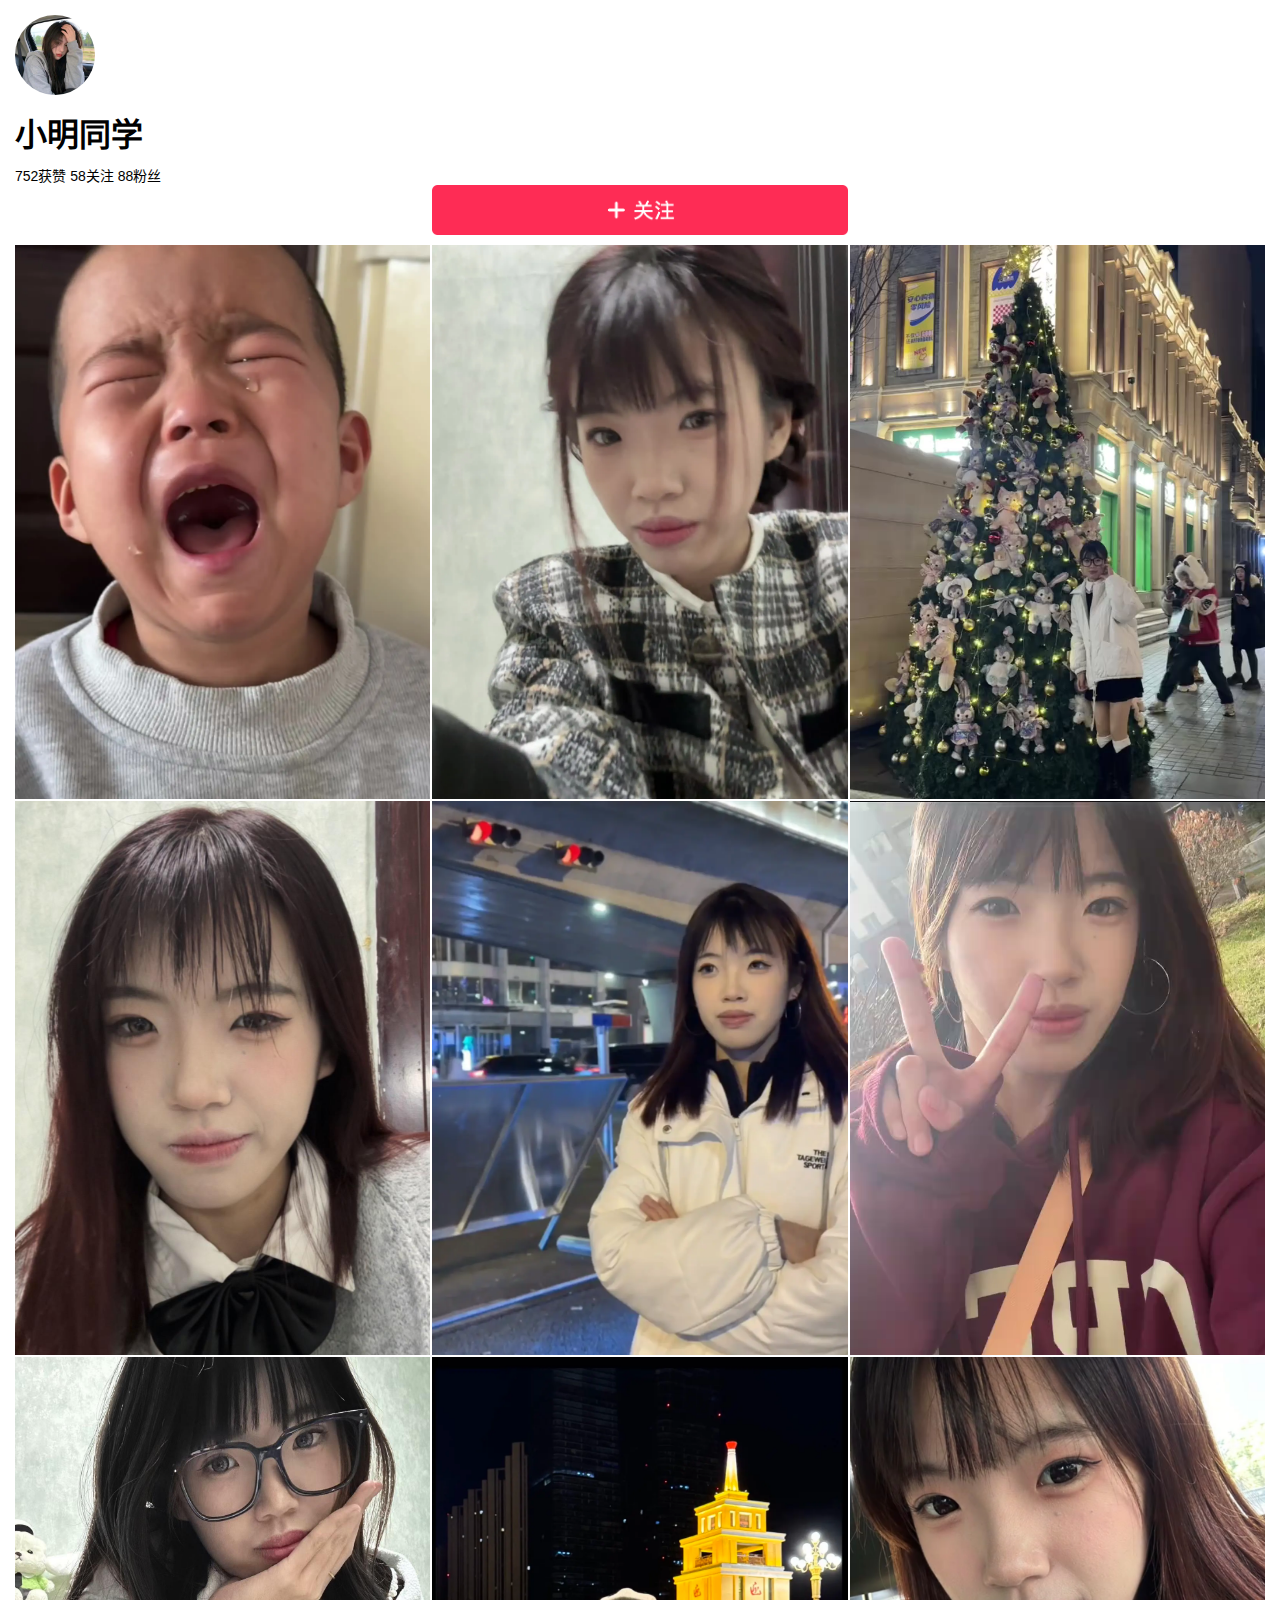
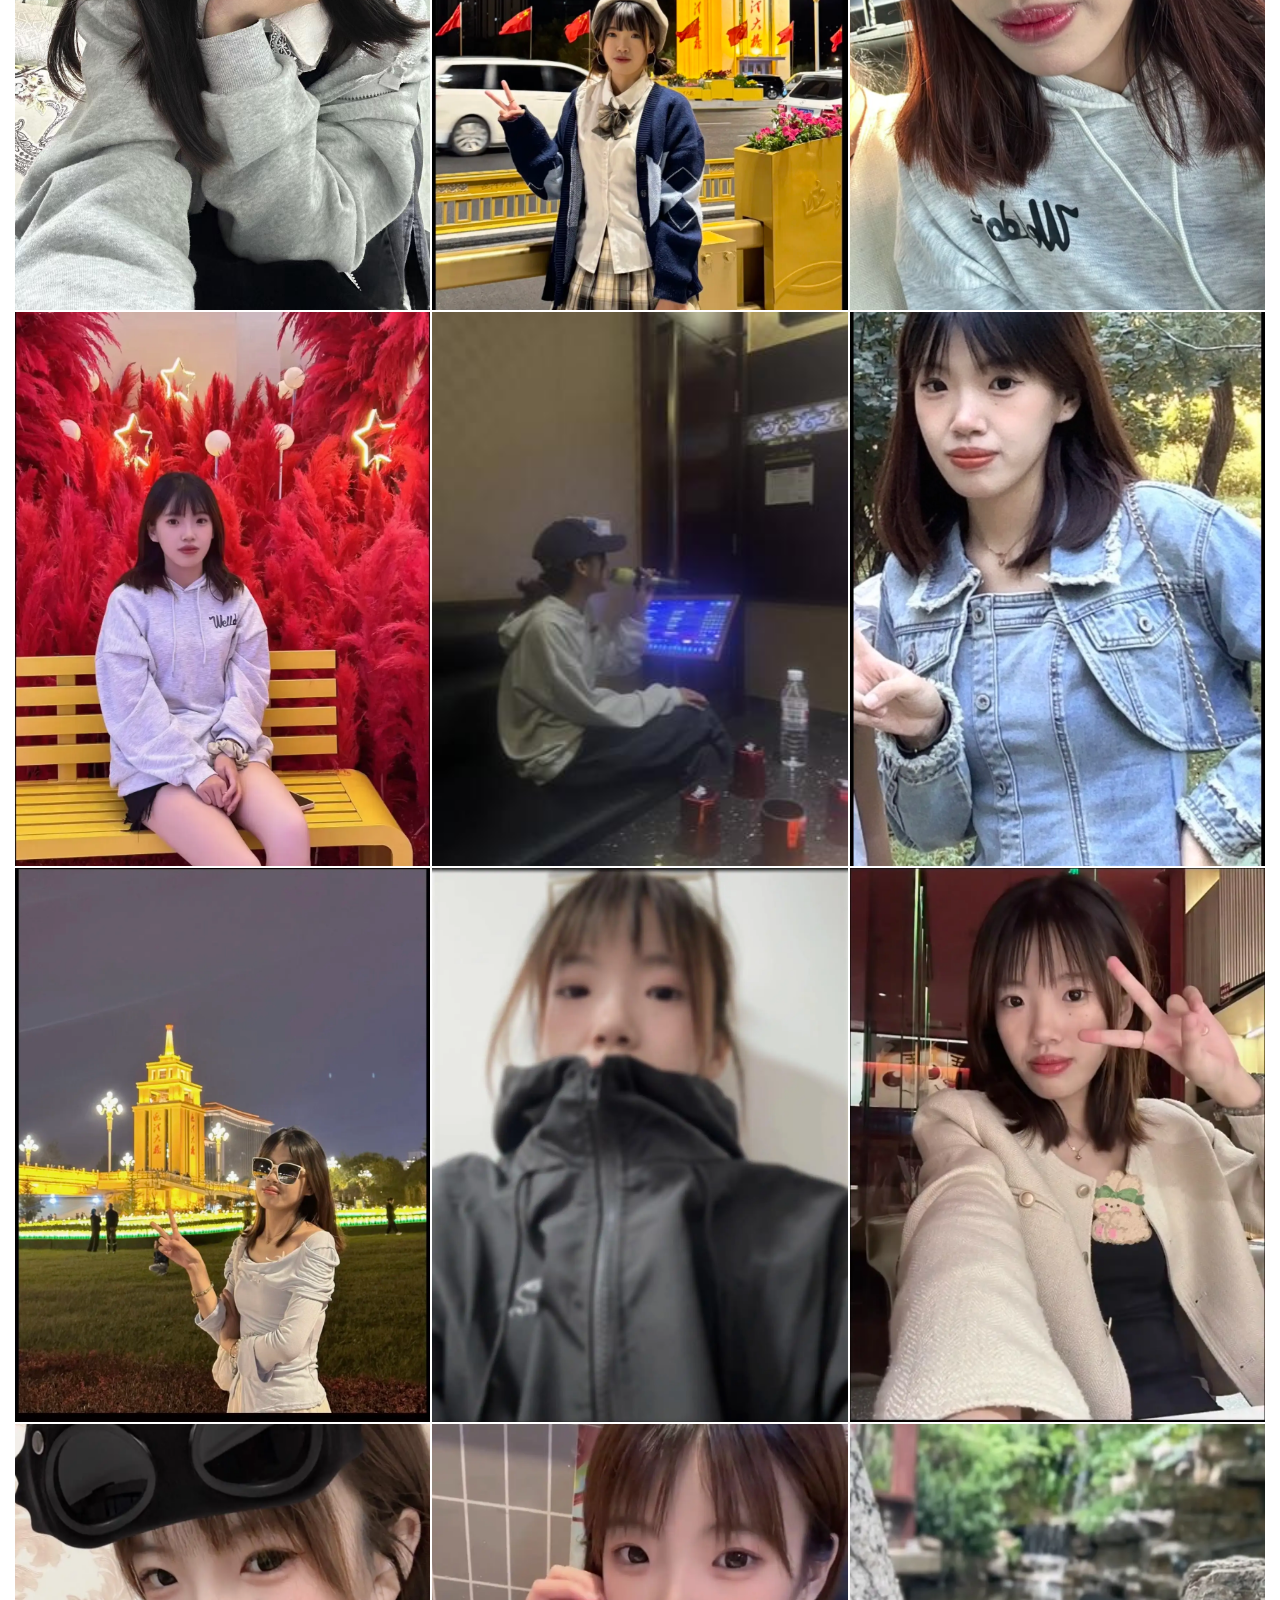
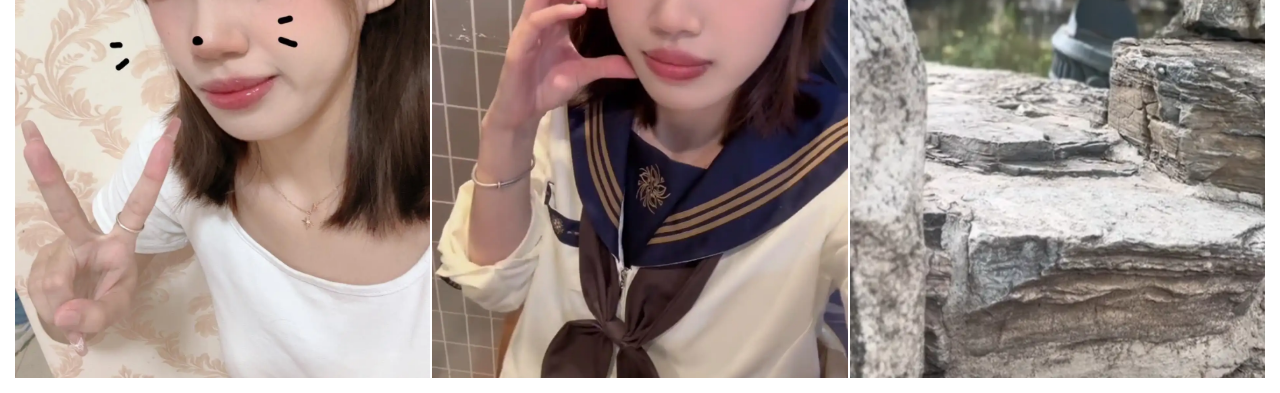
==== index.html @ cb860bb0 "Update index.html" ====
<!DOCTYPE html>
<html lang="zh-CN">
<head>
    <meta charset="UTF-8">
    <meta name="viewport" content="width=device-width, initial-scale=1.0, maximum-scale=1.0, user-scalable=no">
    <title>小明同学</title>
    <style>
        * {
            margin: 0;
            padding: 0;
            box-sizing: border-box;
            
        }

        body {
        overflow-y: auto; /* 允许垂直滚动 */
        font-family: Arial, sans-serif;
        background: #FFFFFF;
        min-height: 100vh; /* 确保内容不足时也能撑满屏幕 */
        }

        /* 主页样式 */
        .profile {
            position: relative;
            color: black;
            padding: 15px;
            touch-action: pan-y; /* 允许垂直滑动 */
        }

        .avatar {
            width: 80px;
            height: 80px;
            border-radius: 50%;
            margin-bottom: 10px;
        }

        .stats {
            font-size: 14px;
            margin: 10px 0;
        }
        
        .music-control {
        background: none;
        border: none;
        width: 90vw;
        height: 50px;
        cursor: pointer;
        display: block;
        margin: 0 auto; /* 水平居中 */
    }

    .music-control:hover {
        transform: scale(1);
    }
    .music-control img {
        width: 100%;  /* 让图片宽度填充整个 .music-control */
        height: auto; /* 保持图片比例 */
        display: block; /* 避免默认的行内空隙 */
        }

    .stats {
        position: relative; /* 确保音乐按钮能放在该位置 */
    }

        .grid {
            display: grid;
            grid-template-columns: repeat(3, 1fr);
            gap: 2px;
        }
        .grid img {
    width: 100%;
    height: 100%;
    object-fit: cover; /* 裁剪填充，不变形 */
      display: block;  /* 去掉默认的 img 间隙 */
}

        .thumbnail {
            aspect-ratio: 3/4;
            background: #FFFFFF;
            position: relative;
        }

        /* 文件夹样式 */
        .folder-container {
            position: fixed;
            top: 0;
            left: 0;
            width: 100vw;
            height: 100vh;
            display: none;
            background: #000; /* 新增黑色背景 */
            z-index: 1000; /* 确保在最上层 */
        }

        .folder {
            width: 100%;
            height: 100%;
            position: relative;
        }

        .carousel {
            display: flex;
            transition: transform 0.3s;
        }

        .media-item {
            flex: 0 0 100%;
            height: 100vh;
            display: flex;
            align-items: center;
            justify-content: center;
        }

        video, img {
            max-width: 100%;
            max-height: 100%;
            object-fit: contain;
        }

        .date {
            position: absolute;
            bottom: 20px;
            left: 20px;
            color: white;
            font-size: 14px;
            z-index: 1001;
        }

        .close-btn {
    position: absolute;
    top: 30px;
    right: 40px;
    width: 60px;  
    height: 60px;
    background-image: url('241226-t.jpg'); 
    background-size: cover;
    background-repeat: no-repeat;
    text-indent: -9999px; 
    border: none;
    cursor: pointer;
    z-index: 1001;
    border-radius: 50%; /* 添加这一行，使按钮呈圆形 */
}

    </style>
</head>
<body>
    <!-- 主页内容 -->
    <div class="profile">
        <img src="241226-t.jpg" class="avatar" alt="头像">
        <h1>小明同学</h1>
        <div class="stats">
            <span>752获赞</span>
            <span>58关注</span>
            <span>88粉丝</span><br>
            <button class="music-control" id="musicBtn">
            <img src="gz.png" alt="Play Music" id="playIcon" width="50" height="50">
        </button>
        </div>
        <audio id="bgMusic" loop>
        <source src="xht.mp3" type="audio/mpeg">
        您的浏览器不支持音频播放。
    </audio>
       
        <div class="grid">
            <div class="thumbnail" data-folder="1">
                <img src="250115-0.webp" class="thumb" alt="缩略图">
            </div>
            <div class="thumbnail" data-folder="2">
                <img src="250101-0.webp" class="thumb" alt="缩略图">
            </div>
            <div class="thumbnail" data-folder="3">
                <img src="241215-0.webp" class="thumb" alt="缩略图">
            </div>
            <div class="thumbnail" data-folder="4">
                <img src="241128-0.webp" class="thumb" alt="缩略图">
            </div>
            <div class="thumbnail" data-folder="5">
                <img src="241123-0.webp" class="thumb" alt="缩略图">
            </div>
            <div class="thumbnail" data-folder="6">
                <img src="241116-0.webp" class="thumb" alt="缩略图">
            </div>
            <div class="thumbnail" data-folder="7">
                <img src="241102-0.webp" class="thumb" alt="缩略图">
            </div>
            <div class="thumbnail" data-folder="8">
                <img src="241010-1-0.webp" class="thumb" alt="缩略图">
            </div>
            <div class="thumbnail" data-folder="9">
                <img src="241005-0.webp" class="thumb" alt="缩略图">
            </div>
            <div class="thumbnail" data-folder="10">
                <img src="241001-0.webp" class="thumb" alt="缩略图">
            </div>
            <div class="thumbnail" data-folder="11">
                <img src="240930-0.webp" class="thumb" alt="缩略图">
            </div>
            <div class="thumbnail" data-folder="12">
                <img src="240923-1-0.webp" class="thumb" alt="缩略图">
            </div>
            <div class="thumbnail" data-folder="13">
                <img src="240915-0.webp" class="thumb" alt="缩略图">
            </div>
            <div class="thumbnail" data-folder="14">
                <img src="240910-0.webp" class="thumb" alt="缩略图">
            </div>
            <div class="thumbnail" data-folder="15">
                <img src="240904-0.webp" class="thumb" alt="缩略图">
            </div>
            <div class="thumbnail" data-folder="16">
                <img src="240826-0.webp" class="thumb" alt="缩略图">
            </div>
            <div class="thumbnail" data-folder="17">
                <img src="240624-0.webp" class="thumb" alt="缩略图">
            </div>
            <div class="thumbnail" data-folder="18">
                <img src="240529-0.webp" class="thumb" alt="缩略图">
            </div>
        </div>
    </div>

    <!-- 文件夹模板 -->
    <template id="folderTemplate">
        <div class="folder-container">
            <div class="folder">
                <div class="carousel"></div>
                <div class="date"></div>
                <audio class="bgm"></audio>
                <div class="close-btn">close</div>
            </div>
        </div>
    </template>

<script>
const foldersData = {
    1: {
        bgm: "250115.mp3",
        media: ["250115-1.mp4", "250115-2.mp4"]
    },
    2: {
        bgm: "250101.mp3",
        media: ["250101-1.mp4", "250101-2.mp4", "250101-3.mp4", "250101-4.mp4"]
    },
    3: {
        bgm: "241215.mp3",
        media: ["241215-1.mp4", "241215-2.mp4", "241215-3.mp4", "241215-4.webp"]
    },
    4: {
        bgm: "241128.mp3",
        media: ["241128-1.png"]
    },
    5: {
        bgm: "241123.mp3",
        media: ["241123-1.mp4", "241123-2.mp4", "241123-3.png"]
    },
    6: {
        bgm: "241116.mp3",
        media: ["241116-1.mp4"]
    },
    7: {
        bgm: "241102.mp3",
        media: ["241102-1.jpeg", "241102-2.jpeg", "241102-3.jpeg"]
    },
    8: {
        bgm: "241010.mp3",
        media: ["241010-1-0.webp", "241010-2.webp"]
    },
    9: {
        bgm: "241005.mp3",
        media: ["241005-1.mp4"]
    },
    10: {
        bgm: "241001.mp3",
        media: ["241001-1.webp","241001-2.webp","241001-3.webp","241001-4.webp","241001-5.webp"]
    },
    11: {
        bgm: "240930.mp3",
        media: ["240930-1.mp4"]
    },
    12: {
        bgm: "240923.mp3",
        media: ["240923-1-0.webp"]
    },
    13: {
        bgm: "240915.mp3",
        media: ["240915-1.webp", "240915-2.webp"]
    },
    14: {
        bgm: "240910.mp3",
        media: ["240910-1.jpg", "240910-2.jpg"]
    },
    15: {
        bgm: "240904.mp3",
        media: ["240904-1.mp4"]
    },
    16: {
        bgm: "240826.mp3",
        media: ["240826-1.jpg"]
    },
    17: {
        bgm: "240624.mp3",
        media: ["240624-1.mp4"]
    },
    18: {
        bgm: "240529.mp3",
        media: ["240529-1.mp4"]
    }
    
};

let currentFolder = null;
let startX, startY;
let currentIndex = 0;

// 初始化缩略图
document.querySelectorAll('.thumbnail').forEach((thumb, index) => {
    const folderData = foldersData[index+1];
    if(folderData) {
        const firstMedia = folderData.media[0];
        thumb.style.backgroundImage = `url('${getThumbnail(firstMedia)}')`;
        thumb.style.backgroundSize = 'cover';
    }
});

// 点击缩略图打开文件夹
document.querySelectorAll('.thumbnail').forEach(thumb => {
    thumb.addEventListener('click', () => {
        const folderId = thumb.dataset.folder;
        openFolder(folderId);
    });
});

     // 新增背景音乐控制逻辑
        const musicBtn = document.getElementById('musicBtn');
        const bgMusic = document.getElementById('bgMusic');
        const playIcon = document.getElementById('playIcon');

        // 初始化音乐状态
        let isMusicPlaying = false;

        // 点击按钮控制音乐播放/暂停
        musicBtn.addEventListener('click', () => {
            if (isMusicPlaying) {
                bgMusic.pause();
                playIcon.src = 'gz.png';  // 切换为播放图标
            } else {
                bgMusic.play();
                playIcon.src = 'ygz.png';  // 切换为暂停图标
            }
            isMusicPlaying = !isMusicPlaying;
        });

        // 自动播放音乐（需用户交互后触发）
        document.addEventListener('pointerdown', () => {
    if (!isMusicPlaying) {
        bgMusic.play().then(() => {
            playIcon.src = 'ygz.png';
            isMusicPlaying = true;
        }).catch(err => {
            console.warn('音乐播放失败:', err);
        });
    }
}, { once: true });

function openFolder(folderId) {
    const data = foldersData[folderId];
    const template = document.getElementById('folderTemplate');
    const clone = template.content.cloneNode(true);
    const container = clone.querySelector('.folder-container');
    
    // 设置背景音乐
    const bgm = container.querySelector('.bgm');
    bgm.src = data.bgm;
    bgm.loop = true;

    // 设置日期
    const dateStr = data.bgm.replace(/(\d{4})(\d{2})(\d{2}).*/, '$1年$2月$3日');
    container.querySelector('.date').textContent = dateStr;

    // 添加媒体内容
    const carousel = container.querySelector('.carousel');
    data.media.forEach(file => {
        const item = document.createElement('div');
        item.className = 'media-item';
        if(file.endsWith('.mp4')) {
            const video = document.createElement('video');
            video.loop = true;
            video.innerHTML = `<source src="${file}" type="video/mp4">`;
            video.addEventListener('loadeddata', () => {
                video.volume = 1;
                if(currentIndex === 0) video.play();
            });
            item.appendChild(video);
        } else {
            const img = document.createElement('img');
            img.src = file;
            item.appendChild(img);
        }
        carousel.appendChild(item);
    });

    // 添加到页面并显示
    document.body.appendChild(clone);
    container.style.display = 'block';
    currentFolder = container;
    bgm.play();

    // 初始化滑动事件
    initSwipe(container);
}

function initSwipe(container) {
    let startX = 0;
    let isSwiping = false;

    container.addEventListener('touchstart', e => {
        startX = e.touches[0].clientX;
        isSwiping = true;
    });

    container.addEventListener('touchmove', e => {
        if(!isSwiping) return;
        const deltaX = e.touches[0].clientX - startX;
        container.querySelector('.carousel').style.transform = `translateX(${-currentIndex * 100 + deltaX/window.innerWidth*100}%)`;
    });

    container.addEventListener('touchend', e => {
        if(!isSwiping) return;
        isSwiping = false;
        
        const deltaX = e.changedTouches[0].clientX - startX;
        if(Math.abs(deltaX) > 50) {
            if(deltaX > 0 && currentIndex > 0) {
                currentIndex--;
            } else if(deltaX < 0 && currentIndex < container.querySelectorAll('.media-item').length - 1) {
                currentIndex++;
            }
        }
        container.querySelector('.carousel').style.transform = `translateX(${-currentIndex * 100}%)`;
        playCurrentMedia();
    });

    // 关闭按钮
    container.querySelector('.close-btn').addEventListener('click', () => {
        closeFolder();
    });
}

function playCurrentMedia() {
    const currentItem = currentFolder.querySelectorAll('.media-item')[currentIndex];
    const video = currentItem.querySelector('video');
    if(video) {
        video.currentTime = 0;
        video.play();
    }
}

function closeFolder() {
    currentFolder.remove();
    currentFolder = null;
    currentIndex = 0;
}

function getThumbnail(file) {
    if(file.endsWith('.mp4')) {
        return file.replace('.mp4', '-0.webp');
    }
    return file;
}
</script>
</body>
</html>
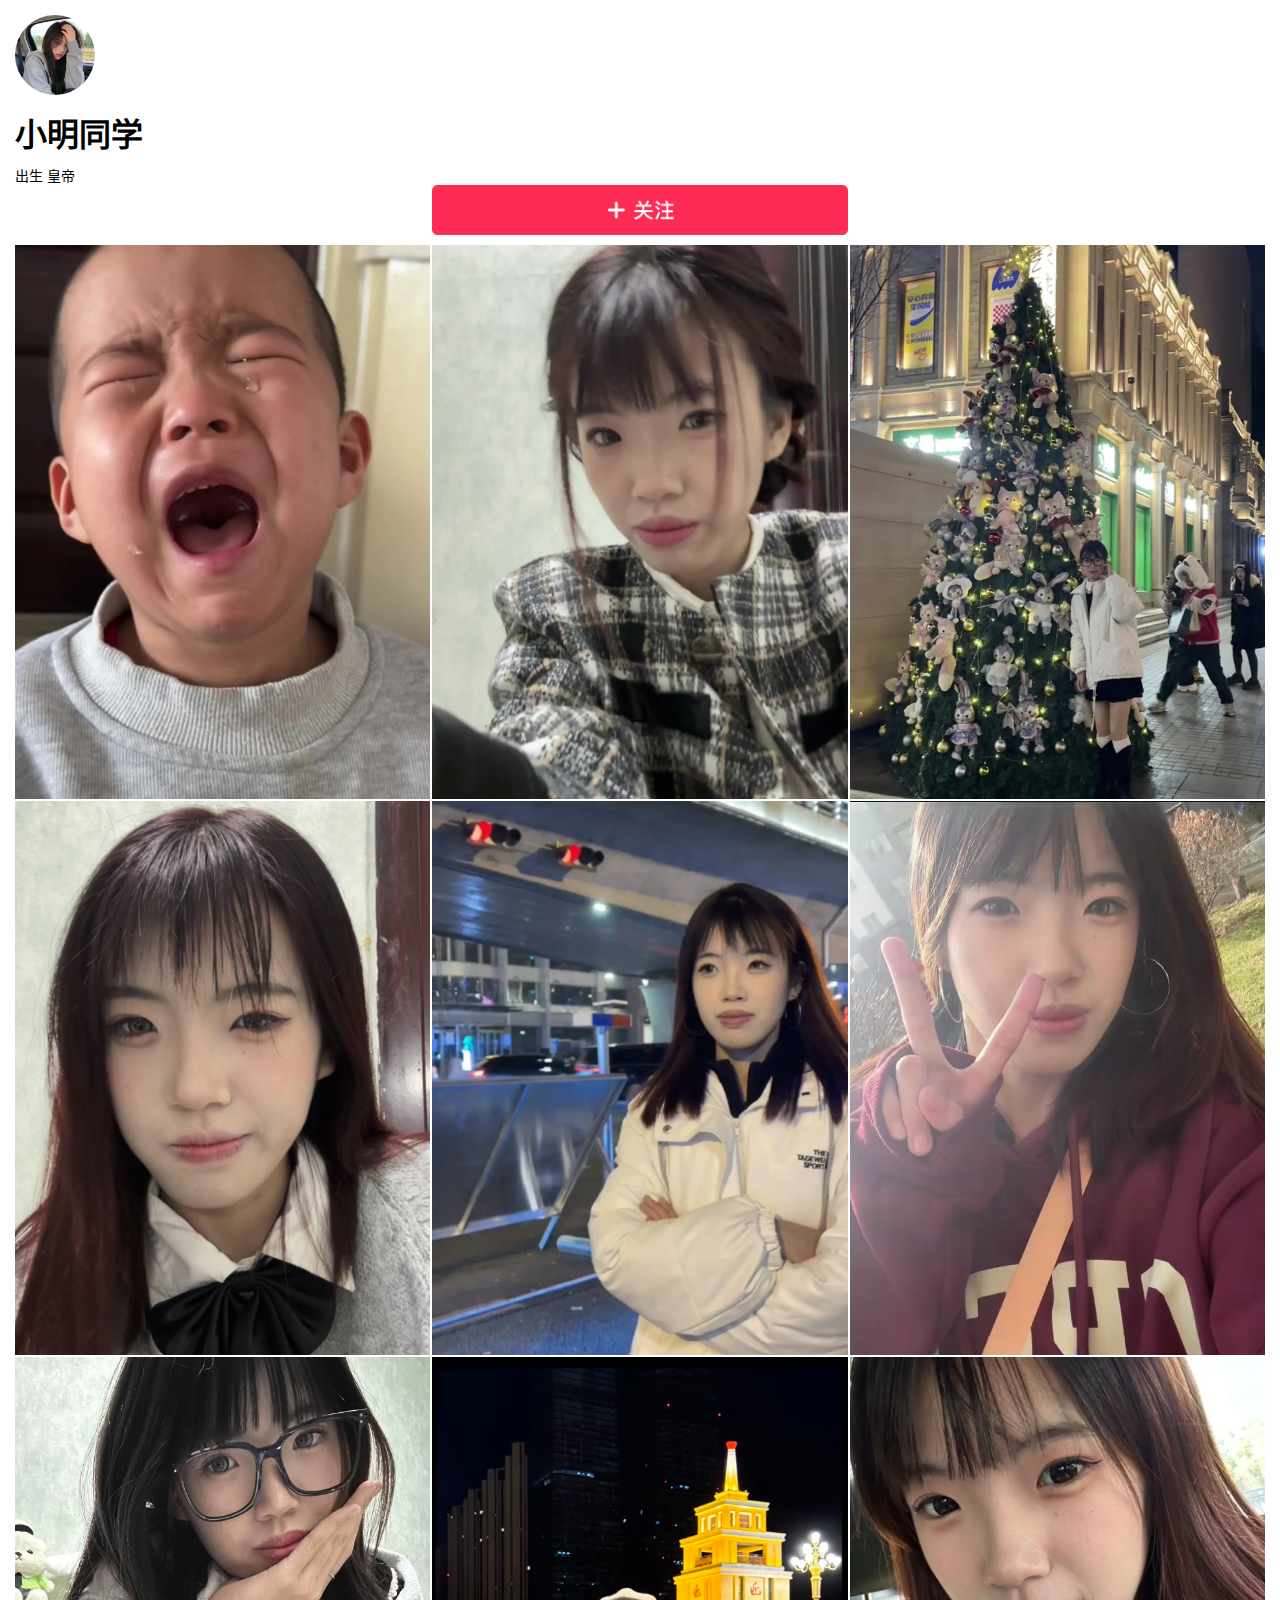
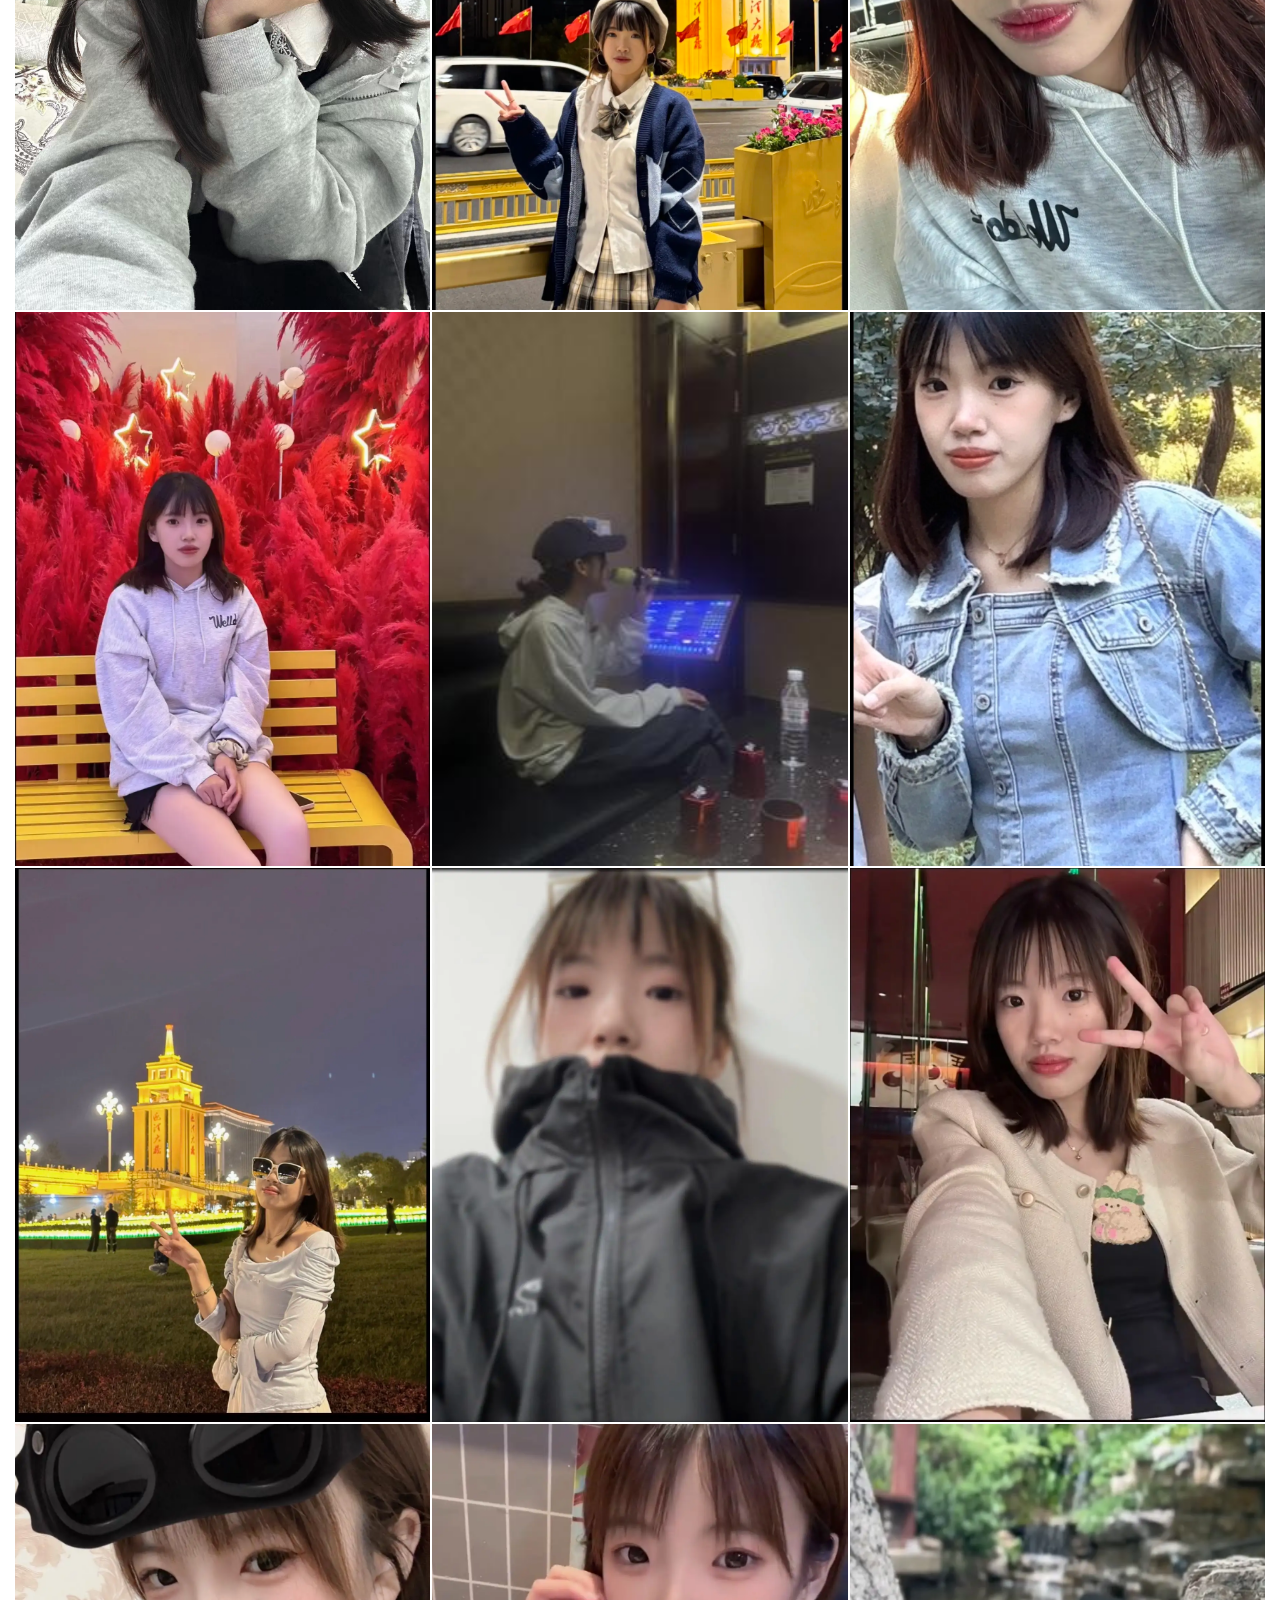
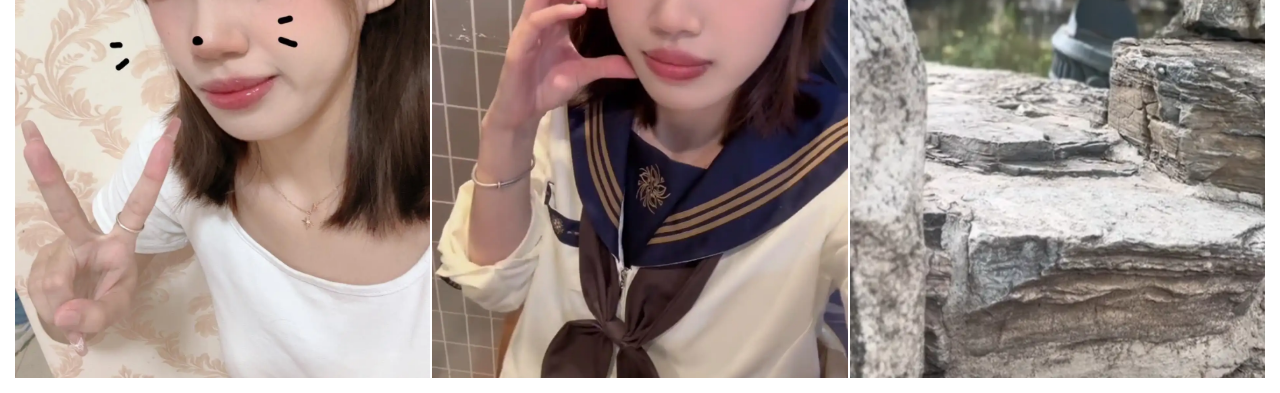
==== commit e22d642d: "Update index.html" ====
--- a/index.html
+++ b/index.html
@@ -150,9 +150,9 @@
         <img src="241226-t.jpg" class="avatar" alt="头像">
         <h1>小明同学</h1>
         <div class="stats">
-            <span>752获赞</span>
-            <span>58关注</span>
-            <span>88粉丝</span><br>
+            <span>出生</span>
+            <span>皇帝</span>
+            <br>
             <button class="music-control" id="musicBtn">
             <img src="gz.png" alt="Play Music" id="playIcon" width="50" height="50">
         </button>
@@ -413,33 +413,47 @@
 function initSwipe(container) {
     let startX = 0;
     let isSwiping = false;
-
-    container.addEventListener('touchstart', e => {
-        startX = e.touches[0].clientX;
+    let minSwipeDistance = 50; // 避免误触，滑动 50px 以上才切换
+
+    function startSwipe(e) {
+        if (e.touches && e.touches.length > 1) return; // 只处理单指滑动
+        startX = e.touches ? e.touches[0].clientX : e.clientX;
         isSwiping = true;
-    });
-
-    container.addEventListener('touchmove', e => {
-        if(!isSwiping) return;
-        const deltaX = e.touches[0].clientX - startX;
-        container.querySelector('.carousel').style.transform = `translateX(${-currentIndex * 100 + deltaX/window.innerWidth*100}%)`;
-    });
-
-    container.addEventListener('touchend', e => {
-        if(!isSwiping) return;
+    }
+
+    function moveSwipe(e) {
+        if (!isSwiping) return;
+        const moveX = e.touches ? e.touches[0].clientX : e.clientX;
+        const deltaX = moveX - startX;
+        container.querySelector('.carousel').style.transform = `translateX(${-currentIndex * 100 + (deltaX / window.innerWidth) * 100}%)`;
+    }
+
+    function endSwipe(e) {
+        if (!isSwiping) return;
         isSwiping = false;
-        
-        const deltaX = e.changedTouches[0].clientX - startX;
-        if(Math.abs(deltaX) > 50) {
-            if(deltaX > 0 && currentIndex > 0) {
+        const endX = e.changedTouches ? e.changedTouches[0].clientX : e.clientX;
+        const deltaX = endX - startX;
+
+        if (Math.abs(deltaX) > minSwipeDistance) {
+            if (deltaX > 0 && currentIndex > 0) {
                 currentIndex--;
-            } else if(deltaX < 0 && currentIndex < container.querySelectorAll('.media-item').length - 1) {
+            } else if (deltaX < 0 && currentIndex < container.querySelectorAll('.media-item').length - 1) {
                 currentIndex++;
             }
         }
+
         container.querySelector('.carousel').style.transform = `translateX(${-currentIndex * 100}%)`;
         playCurrentMedia();
-    });
+    }
+
+    // 监听触摸 & 鼠标事件
+    container.addEventListener('touchstart', startSwipe);
+    container.addEventListener('touchmove', moveSwipe);
+    container.addEventListener('touchend', endSwipe);
+    container.addEventListener('mousedown', startSwipe);
+    container.addEventListener('mousemove', moveSwipe);
+    container.addEventListener('mouseup', endSwipe);
+}
 
     // 关闭按钮
     container.querySelector('.close-btn').addEventListener('click', () => {
@@ -457,10 +471,19 @@
 }
 
 function closeFolder() {
-    currentFolder.remove();
-    currentFolder = null;
-    currentIndex = 0;
-}
+    if (currentFolder) {
+        currentFolder.remove();
+        currentFolder = null;
+        currentIndex = 0;
+    }
+}
+
+// 监听点击背景区域关闭
+document.addEventListener('click', (e) => {
+    if (currentFolder && e.target.classList.contains('folder-container')) {
+        closeFolder();
+    }
+});
 
 function getThumbnail(file) {
     if(file.endsWith('.mp4')) {
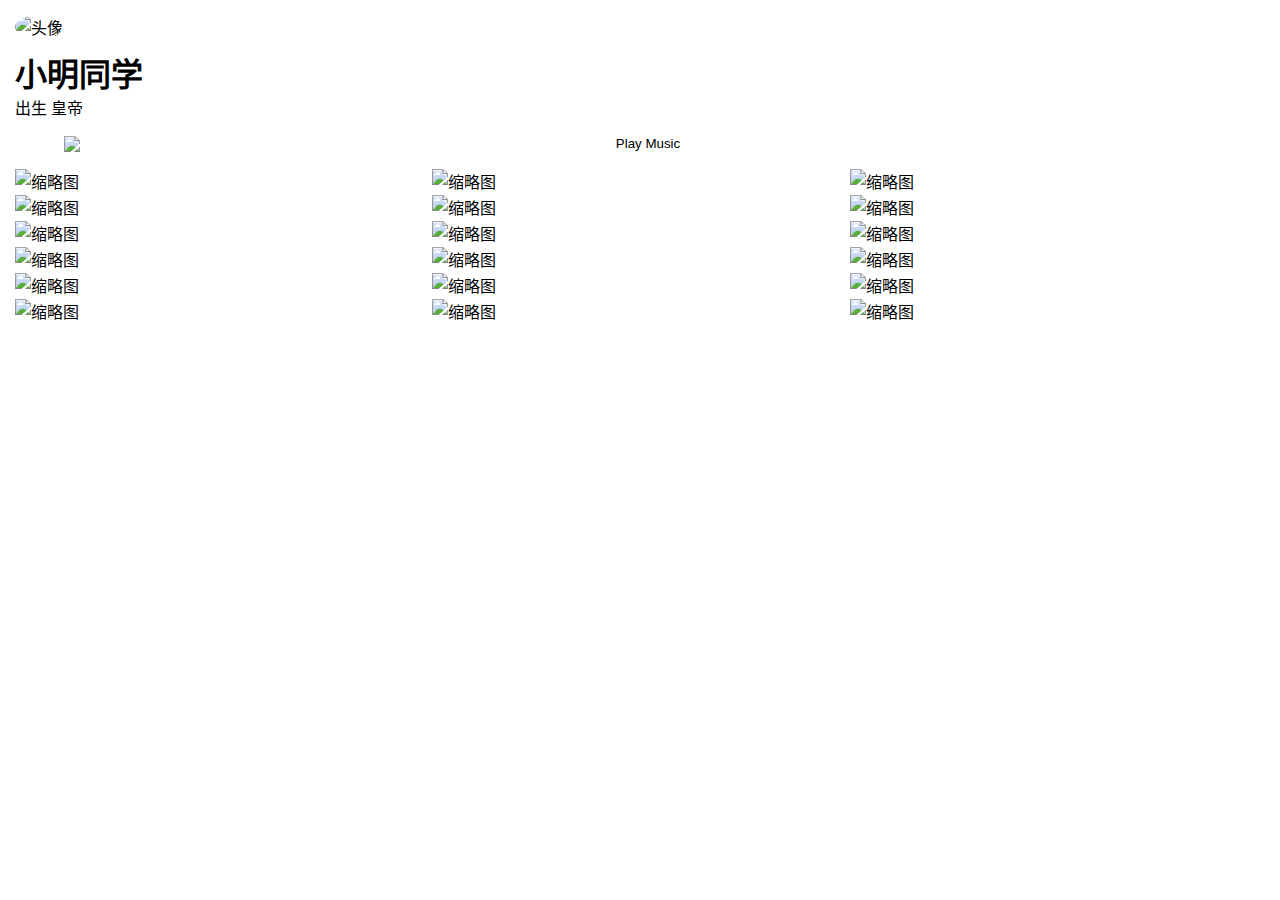
==== commit 9b5a4264: "Update index.html" ====
--- a/index.html
+++ b/index.html
@@ -9,17 +9,15 @@
             margin: 0;
             padding: 0;
             box-sizing: border-box;
-            
         }
 
         body {
-        overflow-y: auto; /* 允许垂直滚动 */
-        font-family: Arial, sans-serif;
-        background: #FFFFFF;
-        min-height: 100vh; /* 确保内容不足时也能撑满屏幕 */
-        }
-
-        /* 主页样式 */
+            overflow-y: auto; /* 允许垂直滚动 */
+            font-family: Arial, sans-serif;
+            background: #FFFFFF;
+            min-height: 100vh; /* 确保内容不足时也能撑满屏幕 */
+        }
+
         .profile {
             position: relative;
             color: black;
@@ -34,188 +32,124 @@
             margin-bottom: 10px;
         }
 
-        .stats {
-            font-size: 14px;
-            margin: 10px 0;
-        }
-        
         .music-control {
-        background: none;
-        border: none;
-        width: 90vw;
-        height: 50px;
-        cursor: pointer;
-        display: block;
-        margin: 0 auto; /* 水平居中 */
-    }
-
-    .music-control:hover {
-        transform: scale(1);
-    }
-    .music-control img {
-        width: 100%;  /* 让图片宽度填充整个 .music-control */
-        height: auto; /* 保持图片比例 */
-        display: block; /* 避免默认的行内空隙 */
-        }
-
-    .stats {
-        position: relative; /* 确保音乐按钮能放在该位置 */
-    }
+            background: none;
+            border: none;
+            width: 90vw;
+            height: 50px;
+            cursor: pointer;
+            display: block;
+            margin: 0 auto;
+        }
+
+        .music-control img {
+            width: 100%;
+            height: auto;
+            display: block;
+        }
 
         .grid {
             display: grid;
             grid-template-columns: repeat(3, 1fr);
             gap: 2px;
         }
+
         .grid img {
-    width: 100%;
-    height: 100%;
-    object-fit: cover; /* 裁剪填充，不变形 */
-      display: block;  /* 去掉默认的 img 间隙 */
-}
-
-        .thumbnail {
-            aspect-ratio: 3/4;
-            background: #FFFFFF;
-            position: relative;
-        }
-
-        /* 文件夹样式 */
-        .folder-container {
-            position: fixed;
-            top: 0;
-            left: 0;
-            width: 100vw;
-            height: 100vh;
-            display: none;
-            background: #000; /* 新增黑色背景 */
-            z-index: 1000; /* 确保在最上层 */
-        }
-
-        .folder {
             width: 100%;
             height: 100%;
-            position: relative;
-        }
-
-        .carousel {
-            display: flex;
-            transition: transform 0.3s;
-        }
-
-        .media-item {
-            flex: 0 0 100%;
-            height: 100vh;
-            display: flex;
-            align-items: center;
-            justify-content: center;
-        }
-
-        video, img {
-            max-width: 100%;
-            max-height: 100%;
-            object-fit: contain;
-        }
-
-        .date {
+            object-fit: cover;
+            display: block;
+        }
+
+        .close-btn {
             position: absolute;
-            bottom: 20px;
-            left: 20px;
-            color: white;
-            font-size: 14px;
+            top: 30px;
+            right: 40px;
+            width: 60px;  
+            height: 60px;
+            background-image: url('https://cdn.jsdelivr.net/gh/csyan03/1@main/241226-t.jpg'); 
+            background-size: cover;
+            background-repeat: no-repeat;
+            text-indent: -9999px; 
+            border: none;
+            cursor: pointer;
             z-index: 1001;
-        }
-
-        .close-btn {
-    position: absolute;
-    top: 30px;
-    right: 40px;
-    width: 60px;  
-    height: 60px;
-    background-image: url('241226-t.jpg'); 
-    background-size: cover;
-    background-repeat: no-repeat;
-    text-indent: -9999px; 
-    border: none;
-    cursor: pointer;
-    z-index: 1001;
-    border-radius: 50%; /* 添加这一行，使按钮呈圆形 */
-}
-
+            border-radius: 50%;
+        }
     </style>
 </head>
 <body>
-    <!-- 主页内容 -->
     <div class="profile">
-        <img src="241226-t.jpg" class="avatar" alt="头像">
+        <img src="https://cdn.jsdelivr.net/gh/csyan03/1@main/241226-t.jpg" class="avatar" alt="头像">
         <h1>小明同学</h1>
         <div class="stats">
             <span>出生</span>
             <span>皇帝</span>
             <br>
             <button class="music-control" id="musicBtn">
-            <img src="gz.png" alt="Play Music" id="playIcon" width="50" height="50">
-        </button>
+                <img src="https://cdn.jsdelivr.net/gh/csyan03/1@main/gz.png" alt="Play Music" id="playIcon">
+            </button>
         </div>
         <audio id="bgMusic" loop>
-        <source src="xht.mp3" type="audio/mpeg">
-        您的浏览器不支持音频播放。
-    </audio>
+            <source src="https://cdn.jsdelivr.net/gh/csyan03/1@main/xht.mp3" type="audio/mpeg">
+            您的浏览器不支持音频播放。
+        </audio>
        
         <div class="grid">
+            <!-- 缩略图 -->
             <div class="thumbnail" data-folder="1">
-                <img src="250115-0.webp" class="thumb" alt="缩略图">
+                <img src="https://cdn.jsdelivr.net/gh/csyan03/1@main/250115-0.webp" class="thumb" alt="缩略图">
             </div>
             <div class="thumbnail" data-folder="2">
-                <img src="250101-0.webp" class="thumb" alt="缩略图">
+                <img src="https://cdn.jsdelivr.net/gh/csyan03/1@main/250101-0.webp" class="thumb" alt="缩略图">
             </div>
             <div class="thumbnail" data-folder="3">
-                <img src="241215-0.webp" class="thumb" alt="缩略图">
+                <img src="https://cdn.jsdelivr.net/gh/csyan03/1@main/241215-0.webp" class="thumb" alt="缩略图">
             </div>
             <div class="thumbnail" data-folder="4">
-                <img src="241128-0.webp" class="thumb" alt="缩略图">
+                <img src="https://cdn.jsdelivr.net/gh/csyan03/1@main/241128-0.webp" class="thumb" alt="缩略图">
             </div>
             <div class="thumbnail" data-folder="5">
-                <img src="241123-0.webp" class="thumb" alt="缩略图">
+                <img src="https://cdn.jsdelivr.net/gh/csyan03/1@main/241123-0.webp" class="thumb" alt="缩略图">
             </div>
             <div class="thumbnail" data-folder="6">
-                <img src="241116-0.webp" class="thumb" alt="缩略图">
+                <img src="https://cdn.jsdelivr.net/gh/csyan03/1@main/241116-0.webp" class="thumb" alt="缩略图">
             </div>
             <div class="thumbnail" data-folder="7">
-                <img src="241102-0.webp" class="thumb" alt="缩略图">
+                <img src="https://cdn.jsdelivr.net/gh/csyan03/1@main/241102-0.webp" class="thumb" alt="缩略图">
             </div>
             <div class="thumbnail" data-folder="8">
-                <img src="241010-1-0.webp" class="thumb" alt="缩略图">
+                <img src="https://cdn.jsdelivr.net/gh/csyan03/1@main/241010-1-0.webp" class="thumb" alt="缩略图">
             </div>
             <div class="thumbnail" data-folder="9">
-                <img src="241005-0.webp" class="thumb" alt="缩略图">
+                <img src="https://cdn.jsdelivr.net/gh/csyan03/1@main/241005-0.webp" class="thumb" alt="缩略图">
             </div>
             <div class="thumbnail" data-folder="10">
-                <img src="241001-0.webp" class="thumb" alt="缩略图">
+                <img src="https://cdn.jsdelivr.net/gh/csyan03/1@main/241001-0.webp" class="thumb" alt="缩略图">
             </div>
             <div class="thumbnail" data-folder="11">
-                <img src="240930-0.webp" class="thumb" alt="缩略图">
+                <img src="https://cdn.jsdelivr.net/gh/csyan03/1@main/240930-0.webp" class="thumb" alt="缩略图">
             </div>
             <div class="thumbnail" data-folder="12">
-                <img src="240923-1-0.webp" class="thumb" alt="缩略图">
+                <img src="https://cdn.jsdelivr.net/gh/csyan03/1@main/240923-1-0.webp" class="thumb" alt="缩略图">
             </div>
             <div class="thumbnail" data-folder="13">
-                <img src="240915-0.webp" class="thumb" alt="缩略图">
+                <img src="https://cdn.jsdelivr.net/gh/csyan03/1@main/240915-0.webp" class="thumb" alt="缩略图">
             </div>
             <div class="thumbnail" data-folder="14">
-                <img src="240910-0.webp" class="thumb" alt="缩略图">
+                <img src="https://cdn.jsdelivr.net/gh/csyan03/1@main/240910-0.webp" class="thumb" alt="缩略图">
             </div>
             <div class="thumbnail" data-folder="15">
-                <img src="240904-0.webp" class="thumb" alt="缩略图">
+                <img src="https://cdn.jsdelivr.net/gh/csyan03/1@main/240904-0.webp" class="thumb" alt="缩略图">
             </div>
             <div class="thumbnail" data-folder="16">
-                <img src="240826-0.webp" class="thumb" alt="缩略图">
+                <img src="https://cdn.jsdelivr.net/gh/csyan03/1@main/240826-0.webp" class="thumb" alt="缩略图">
             </div>
             <div class="thumbnail" data-folder="17">
-                <img src="240624-0.webp" class="thumb" alt="缩略图">
+                <img src="https://cdn.jsdelivr.net/gh/csyan03/1@main/240624-0.webp" class="thumb" alt="缩略图">
             </div>
             <div class="thumbnail" data-folder="18">
-                <img src="240529-0.webp" class="thumb" alt="缩略图">
+                <img src="https://cdn.jsdelivr.net/gh/csyan03/1@main/240529-0.webp" class="thumb" alt="缩略图">
             </div>
         </div>
     </div>
@@ -355,7 +289,7 @@
         document.addEventListener('pointerdown', () => {
     if (!isMusicPlaying) {
         bgMusic.play().then(() => {
-            playIcon.src = 'ygz.png';
+            playIcon.src = 'https://cdn.jsdelivr.net/gh/csyan03/1@main/ygz.png';
             isMusicPlaying = true;
         }).catch(err => {
             console.warn('音乐播放失败:', err);
@@ -368,10 +302,10 @@
     const template = document.getElementById('folderTemplate');
     const clone = template.content.cloneNode(true);
     const container = clone.querySelector('.folder-container');
-    
+
     // 设置背景音乐
     const bgm = container.querySelector('.bgm');
-    bgm.src = data.bgm;
+    bgm.src = `https://cdn.jsdelivr.net/gh/csyan03/1@main/${data.bgm}`;
     bgm.loop = true;
 
     // 设置日期
@@ -381,15 +315,16 @@
     // 添加媒体内容
     const carousel = container.querySelector('.carousel');
     data.media.forEach(file => {
+        file = `https://cdn.jsdelivr.net/gh/csyan03/1@main/${file}`;
         const item = document.createElement('div');
         item.className = 'media-item';
-        if(file.endsWith('.mp4')) {
+        if (file.endsWith('.mp4')) {
             const video = document.createElement('video');
             video.loop = true;
             video.innerHTML = `<source src="${file}" type="video/mp4">`;
             video.addEventListener('loadeddata', () => {
                 video.volume = 1;
-                if(currentIndex === 0) video.play();
+                if (currentIndex === 0) video.play();
             });
             item.appendChild(video);
         } else {
@@ -413,47 +348,33 @@
 function initSwipe(container) {
     let startX = 0;
     let isSwiping = false;
-    let minSwipeDistance = 50; // 避免误触，滑动 50px 以上才切换
-
-    function startSwipe(e) {
-        if (e.touches && e.touches.length > 1) return; // 只处理单指滑动
-        startX = e.touches ? e.touches[0].clientX : e.clientX;
+
+    container.addEventListener('touchstart', e => {
+        startX = e.touches[0].clientX;
         isSwiping = true;
-    }
-
-    function moveSwipe(e) {
-        if (!isSwiping) return;
-        const moveX = e.touches ? e.touches[0].clientX : e.clientX;
-        const deltaX = moveX - startX;
-        container.querySelector('.carousel').style.transform = `translateX(${-currentIndex * 100 + (deltaX / window.innerWidth) * 100}%)`;
-    }
-
-    function endSwipe(e) {
-        if (!isSwiping) return;
+    });
+
+    container.addEventListener('touchmove', e => {
+        if(!isSwiping) return;
+        const deltaX = e.touches[0].clientX - startX;
+        container.querySelector('.carousel').style.transform = `translateX(${-currentIndex * 100 + deltaX/window.innerWidth*100}%)`;
+    });
+
+    container.addEventListener('touchend', e => {
+        if(!isSwiping) return;
         isSwiping = false;
-        const endX = e.changedTouches ? e.changedTouches[0].clientX : e.clientX;
-        const deltaX = endX - startX;
-
-        if (Math.abs(deltaX) > minSwipeDistance) {
-            if (deltaX > 0 && currentIndex > 0) {
+        
+        const deltaX = e.changedTouches[0].clientX - startX;
+        if(Math.abs(deltaX) > 50) {
+            if(deltaX > 0 && currentIndex > 0) {
                 currentIndex--;
-            } else if (deltaX < 0 && currentIndex < container.querySelectorAll('.media-item').length - 1) {
+            } else if(deltaX < 0 && currentIndex < container.querySelectorAll('.media-item').length - 1) {
                 currentIndex++;
             }
         }
-
         container.querySelector('.carousel').style.transform = `translateX(${-currentIndex * 100}%)`;
         playCurrentMedia();
-    }
-
-    // 监听触摸 & 鼠标事件
-    container.addEventListener('touchstart', startSwipe);
-    container.addEventListener('touchmove', moveSwipe);
-    container.addEventListener('touchend', endSwipe);
-    container.addEventListener('mousedown', startSwipe);
-    container.addEventListener('mousemove', moveSwipe);
-    container.addEventListener('mouseup', endSwipe);
-}
+    });
 
     // 关闭按钮
     container.querySelector('.close-btn').addEventListener('click', () => {
@@ -471,22 +392,14 @@
 }
 
 function closeFolder() {
-    if (currentFolder) {
-        currentFolder.remove();
-        currentFolder = null;
-        currentIndex = 0;
-    }
+    currentFolder.remove();
+    currentFolder = null;
+    currentIndex = 0;
 }
 
-// 监听点击背景区域关闭
-document.addEventListener('click', (e) => {
-    if (currentFolder && e.target.classList.contains('folder-container')) {
-        closeFolder();
-    }
-});
-
 function getThumbnail(file) {
-    if(file.endsWith('.mp4')) {
+    file = `https://cdn.jsdelivr.net/gh/csyan03/1@main/${file}`;
+    if (file.endsWith('.mp4')) {
         return file.replace('.mp4', '-0.webp');
     }
     return file;
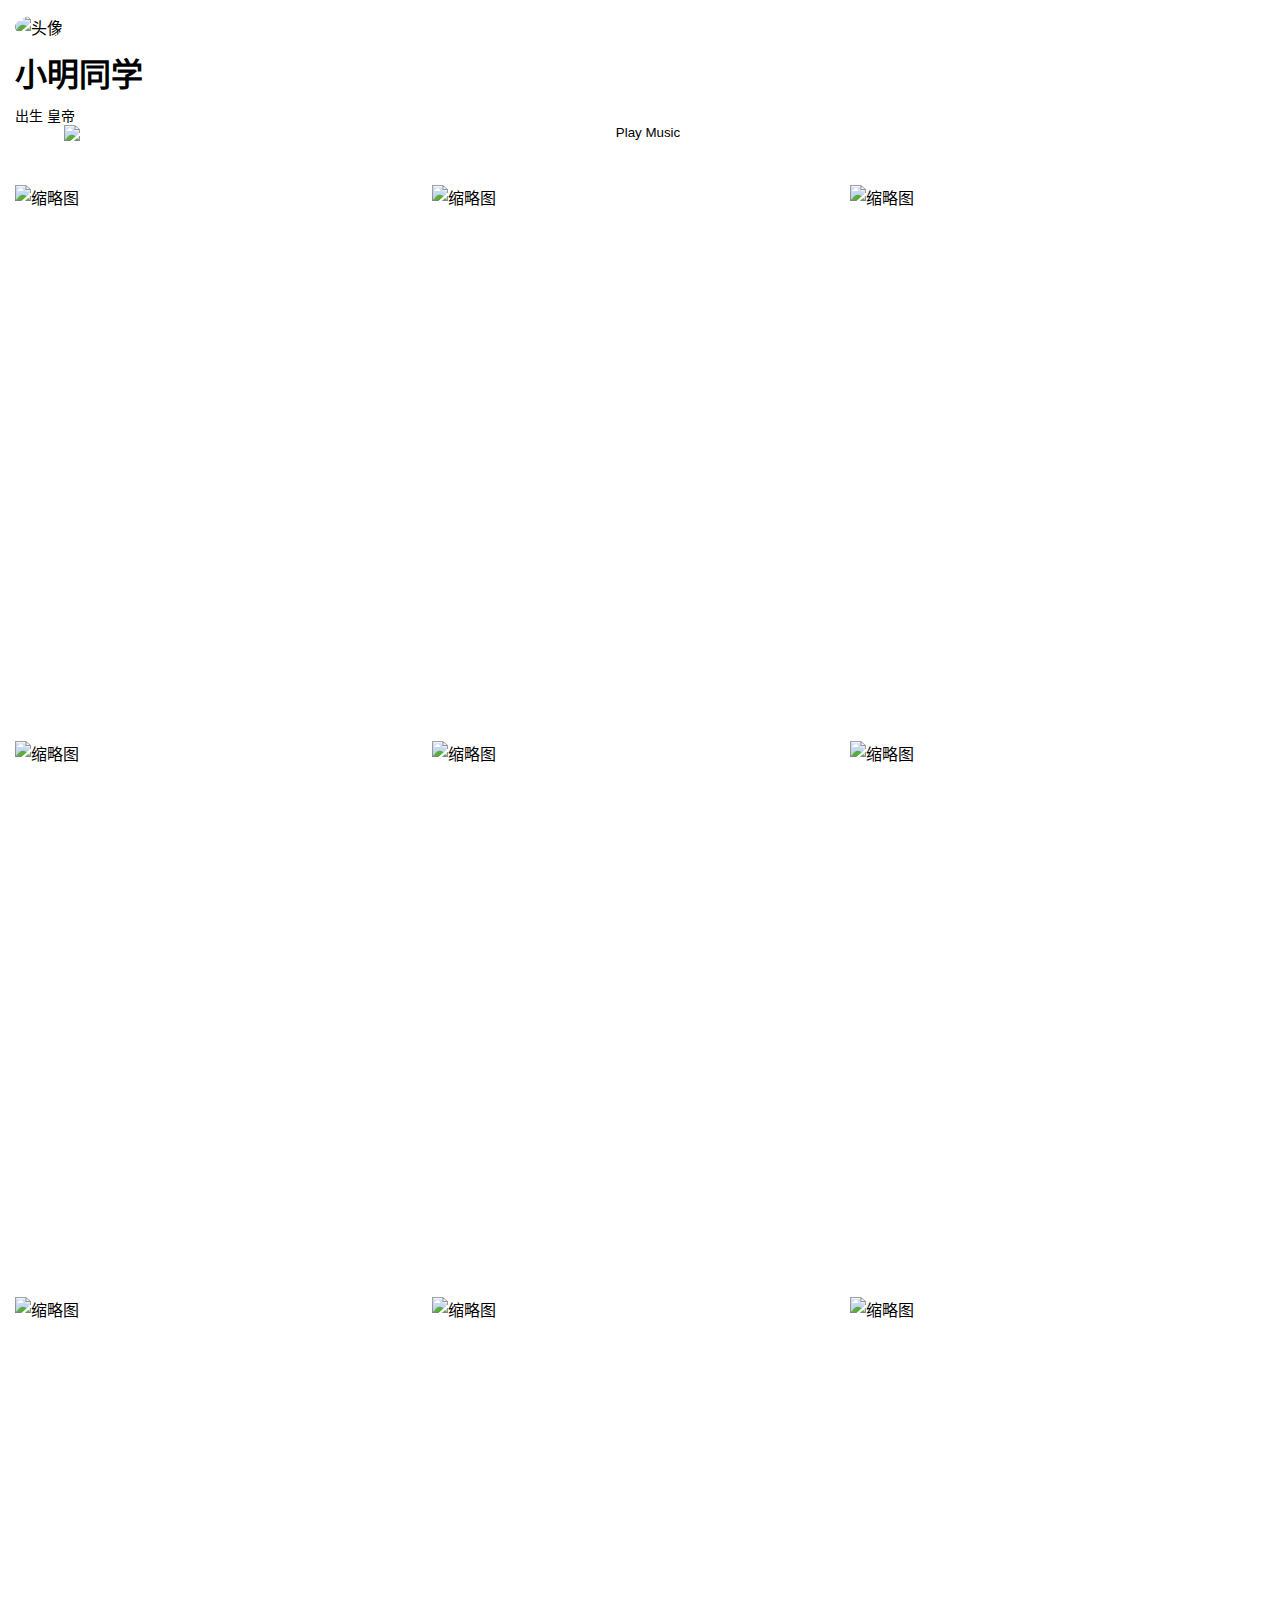
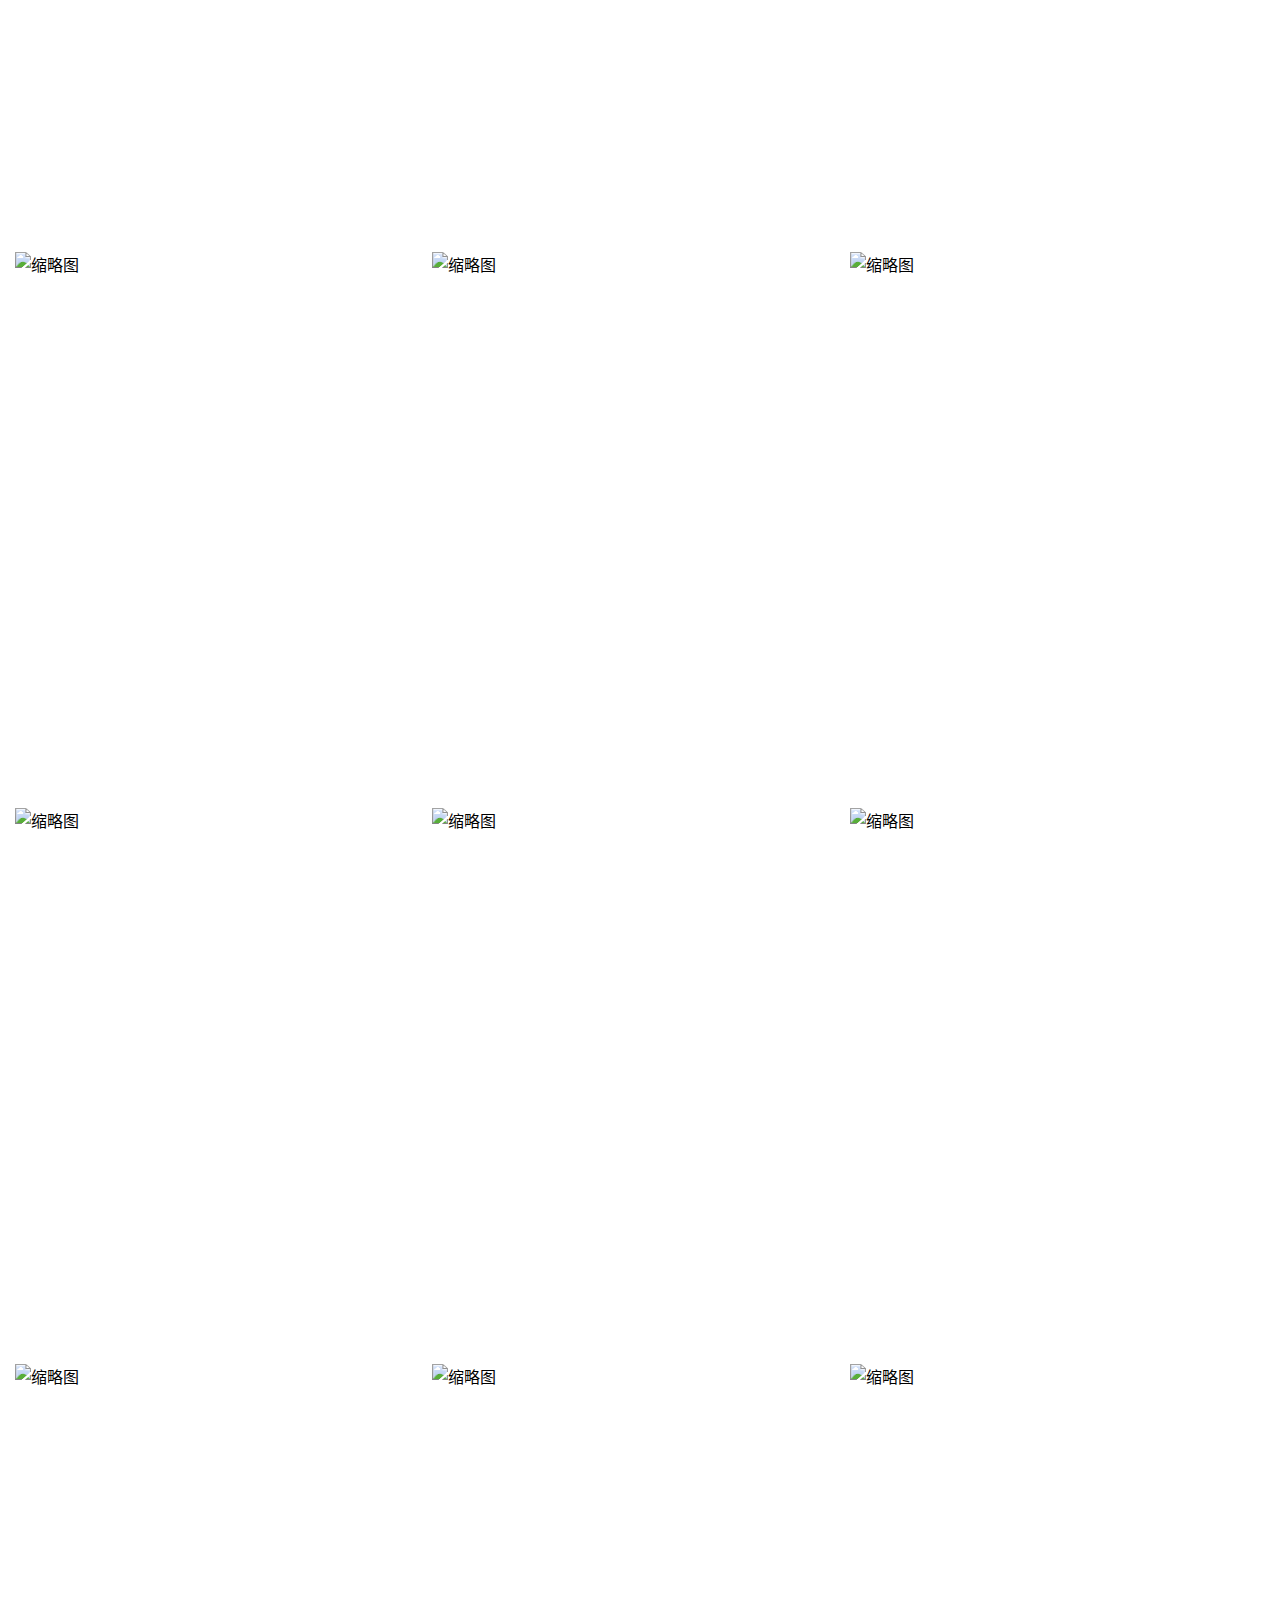
==== commit fb17d2ad: "Update index.html" ====
--- a/index.html
+++ b/index.html
@@ -1,5 +1,4 @@
-<!DOCTYPE html>
-<html lang="zh-CN">
+<!DOCTYPE html><html lang="zh-CN">
 <head>
     <meta charset="UTF-8">
     <meta name="viewport" content="width=device-width, initial-scale=1.0, maximum-scale=1.0, user-scalable=no">
@@ -8,77 +7,145 @@
         * {
             margin: 0;
             padding: 0;
-            box-sizing: border-box;
-        }
-
-        body {
-            overflow-y: auto; /* 允许垂直滚动 */
-            font-family: Arial, sans-serif;
-            background: #FFFFFF;
-            min-height: 100vh; /* 确保内容不足时也能撑满屏幕 */
-        }
-
-        .profile {
-            position: relative;
-            color: black;
-            padding: 15px;
-            touch-action: pan-y; /* 允许垂直滑动 */
-        }
-
-        .avatar {
-            width: 80px;
-            height: 80px;
-            border-radius: 50%;
-            margin-bottom: 10px;
-        }
-
-        .music-control {
-            background: none;
-            border: none;
-            width: 90vw;
-            height: 50px;
-            cursor: pointer;
-            display: block;
-            margin: 0 auto;
-        }
-
-        .music-control img {
-            width: 100%;
-            height: auto;
-            display: block;
-        }
-
-        .grid {
-            display: grid;
-            grid-template-columns: repeat(3, 1fr);
-            gap: 2px;
-        }
-
-        .grid img {
-            width: 100%;
-            height: 100%;
-            object-fit: cover;
-            display: block;
-        }
-
-        .close-btn {
-            position: absolute;
-            top: 30px;
-            right: 40px;
-            width: 60px;  
-            height: 60px;
-            background-image: url('https://cdn.jsdelivr.net/gh/csyan03/1@main/241226-t.jpg'); 
-            background-size: cover;
-            background-repeat: no-repeat;
-            text-indent: -9999px; 
-            border: none;
-            cursor: pointer;
-            z-index: 1001;
-            border-radius: 50%;
-        }
-    </style>
+            box-sizing: border-box;}
+
+    body {
+    overflow-y: auto; /* 允许垂直滚动 */
+    font-family: Arial, sans-serif;
+    background: #FFFFFF;
+    min-height: 100vh; /* 确保内容不足时也能撑满屏幕 */
+    }
+
+    /* 主页样式 */
+    .profile {
+        position: relative;
+        color: black;
+        padding: 15px;
+        touch-action: pan-y; /* 允许垂直滑动 */
+    }
+
+    .avatar {
+        width: 80px;
+        height: 80px;
+        border-radius: 50%;
+        margin-bottom: 10px;
+    }
+
+    .stats {
+        font-size: 14px;
+        margin: 10px 0;
+    }
+    
+    .music-control {
+    background: none;
+    border: none;
+    width: 90vw;
+    height: 50px;
+    cursor: pointer;
+    display: block;
+    margin: 0 auto; /* 水平居中 */
+}
+
+.music-control:hover {
+    transform: scale(1);
+}
+.music-control img {
+    width: 100%;  /* 让图片宽度填充整个 .music-control */
+    height: auto; /* 保持图片比例 */
+    display: block; /* 避免默认的行内空隙 */
+    }
+
+.stats {
+    position: relative; /* 确保音乐按钮能放在该位置 */
+}
+
+    .grid {
+        display: grid;
+        grid-template-columns: repeat(3, 1fr);
+        gap: 2px;
+    }
+    .grid img {
+width: 100%;
+height: 100%;
+object-fit: cover; /* 裁剪填充，不变形 */
+  display: block;  /* 去掉默认的 img 间隙 */
+
+}
+
+.thumbnail {
+        aspect-ratio: 3/4;
+        background: #FFFFFF;
+        position: relative;
+    }
+
+    /* 文件夹样式 */
+    .folder-container {
+        position: fixed;
+        top: 0;
+        left: 0;
+        width: 100vw;
+        height: 100vh;
+        display: none;
+        background: #000; /* 新增黑色背景 */
+        z-index: 1000; /* 确保在最上层 */
+    }
+
+    .folder {
+        width: 100%;
+        height: 100%;
+        position: relative;
+    }
+
+    .carousel {
+        display: flex;
+        transition: transform 0.3s;
+    }
+
+    .media-item {
+        flex: 0 0 100%;
+        height: 100vh;
+        display: flex;
+        align-items: center;
+        justify-content: center;
+    }
+
+    video, img {
+        max-width: 100%;
+        max-height: 100%;
+        object-fit: contain;
+    }
+
+    .date {
+        position: absolute;
+        bottom: 20px;
+        left: 20px;
+        color: white;
+        font-size: 14px;
+        z-index: 1001;
+    }
+
+    .close-btn {
+position: absolute;
+top: 30px;
+right: 40px;
+width: 60px;  
+height: 60px;
+background-image: url('https://cdn.jsdelivr.net/gh/csyan03/1@main/241226-t.jpg'); 
+background-size: cover;
+background-repeat: no-repeat;
+text-indent: -9999px; 
+border: none;
+cursor: pointer;
+z-index: 1001;
+border-radius: 50%; /* 添加这一行，使按钮呈圆形 */
+
+}
+
+</style>
+
 </head>
 <body>
+    <!-- 主页内容 -->
     <div class="profile">
         <img src="https://cdn.jsdelivr.net/gh/csyan03/1@main/241226-t.jpg" class="avatar" alt="头像">
         <h1>小明同学</h1>
@@ -87,15 +154,13 @@
             <span>皇帝</span>
             <br>
             <button class="music-control" id="musicBtn">
-                <img src="https://cdn.jsdelivr.net/gh/csyan03/1@main/gz.png" alt="Play Music" id="playIcon">
-            </button>
+            <img src="https://cdn.jsdelivr.net/gh/csyan03/1@main/gz.png" alt="Play Music" id="playIcon" width="50" height="50">
+        </button>
         </div>
         <audio id="bgMusic" loop>
-            <source src="https://cdn.jsdelivr.net/gh/csyan03/1@main/xht.mp3" type="audio/mpeg">
-            您的浏览器不支持音频播放。
-        </audio>
-       
-        <div class="grid">
+        <source src="https://cdn.jsdelivr.net/gh/csyan03/1@main/xht.mp3" type="audio/mpeg">
+        您的浏览器不支持音频播放。
+    </audio> <div class="grid">
             <!-- 缩略图 -->
             <div class="thumbnail" data-folder="1">
                 <img src="https://cdn.jsdelivr.net/gh/csyan03/1@main/250115-0.webp" class="thumb" alt="缩略图">
@@ -154,19 +219,21 @@
         </div>
     </div>
 
-    <!-- 文件夹模板 -->
-    <template id="folderTemplate">
-        <div class="folder-container">
-            <div class="folder">
-                <div class="carousel"></div>
-                <div class="date"></div>
-                <audio class="bgm"></audio>
-                <div class="close-btn">close</div>
-            </div>
+<!-- 文件夹模板 -->
+<template id="folderTemplate">
+    <div class="folder-container">
+        <div class="folder">
+            <div class="carousel"></div>
+            <div class="date"></div>
+            <audio class="bgm"></audio>
+            <div class="close-btn">close</div>
         </div>
-    </template>
+    </div>
+</template>
 
 <script>
+const basePath = "https://cdn.jsdelivr.net/gh/csyan03/1@main/";
+
 const foldersData = {
     1: {
         bgm: "250115.mp3",
@@ -264,6 +331,15 @@
         openFolder(folderId);
     });
 });
+
+// 给每个文件路径添加前缀
+Object.keys(foldersData).forEach(folderId => {
+    const folder = foldersData[folderId];
+    folder.bgm = basePath + folder.bgm;
+    folder.media = folder.media.map(file => basePath + file);
+});
+
+console.log(foldersData);
 
      // 新增背景音乐控制逻辑
         const musicBtn = document.getElementById('musicBtn');
@@ -289,11 +365,12 @@
         document.addEventListener('pointerdown', () => {
     if (!isMusicPlaying) {
         bgMusic.play().then(() => {
-            playIcon.src = 'https://cdn.jsdelivr.net/gh/csyan03/1@main/ygz.png';
+            playIcon.src = 'ygz.png';
             isMusicPlaying = true;
         }).catch(err => {
             console.warn('音乐播放失败:', err);
         });
+        playIcon.src = 'https://cdn.jsdelivr.net/gh/csyan03/1@main/gz.png';
     }
 }, { once: true });
 
@@ -404,6 +481,5 @@
     }
     return file;
 }
-</script>
-</body>
+</script></body>
 </html>
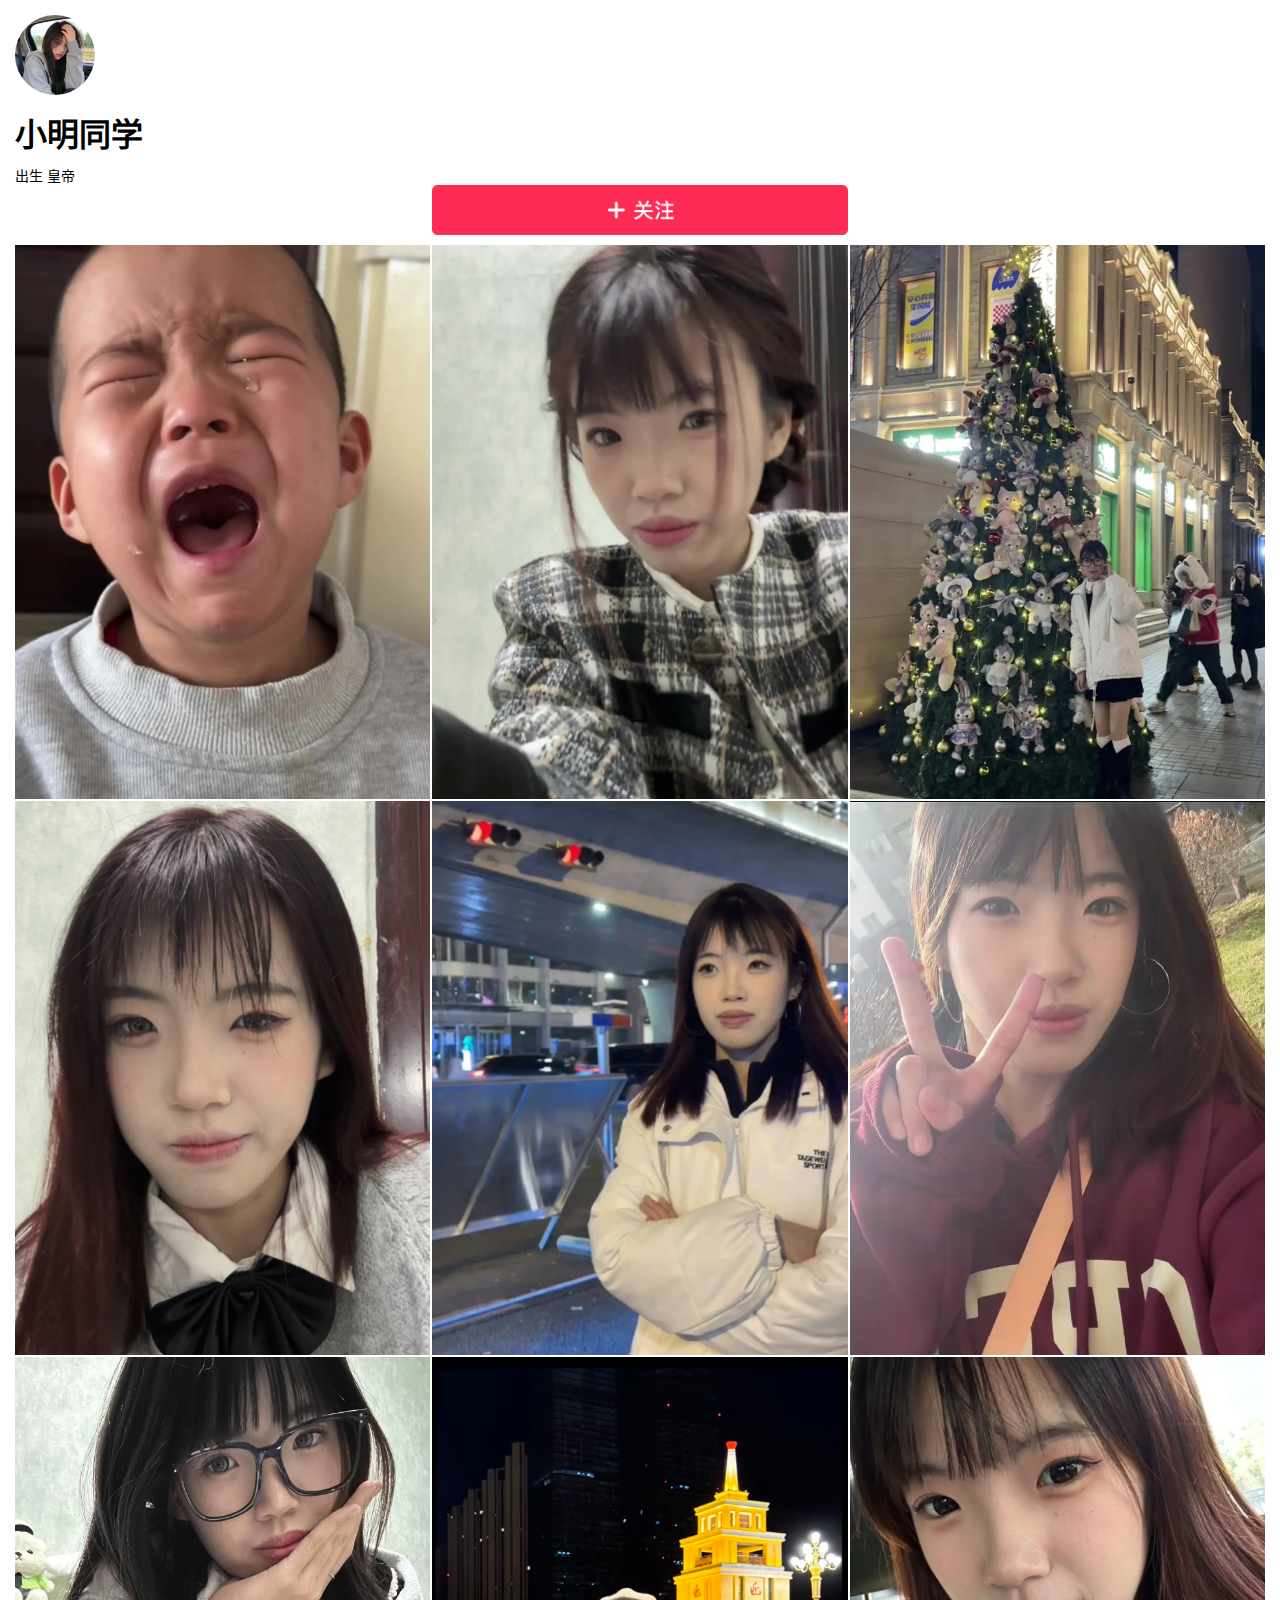
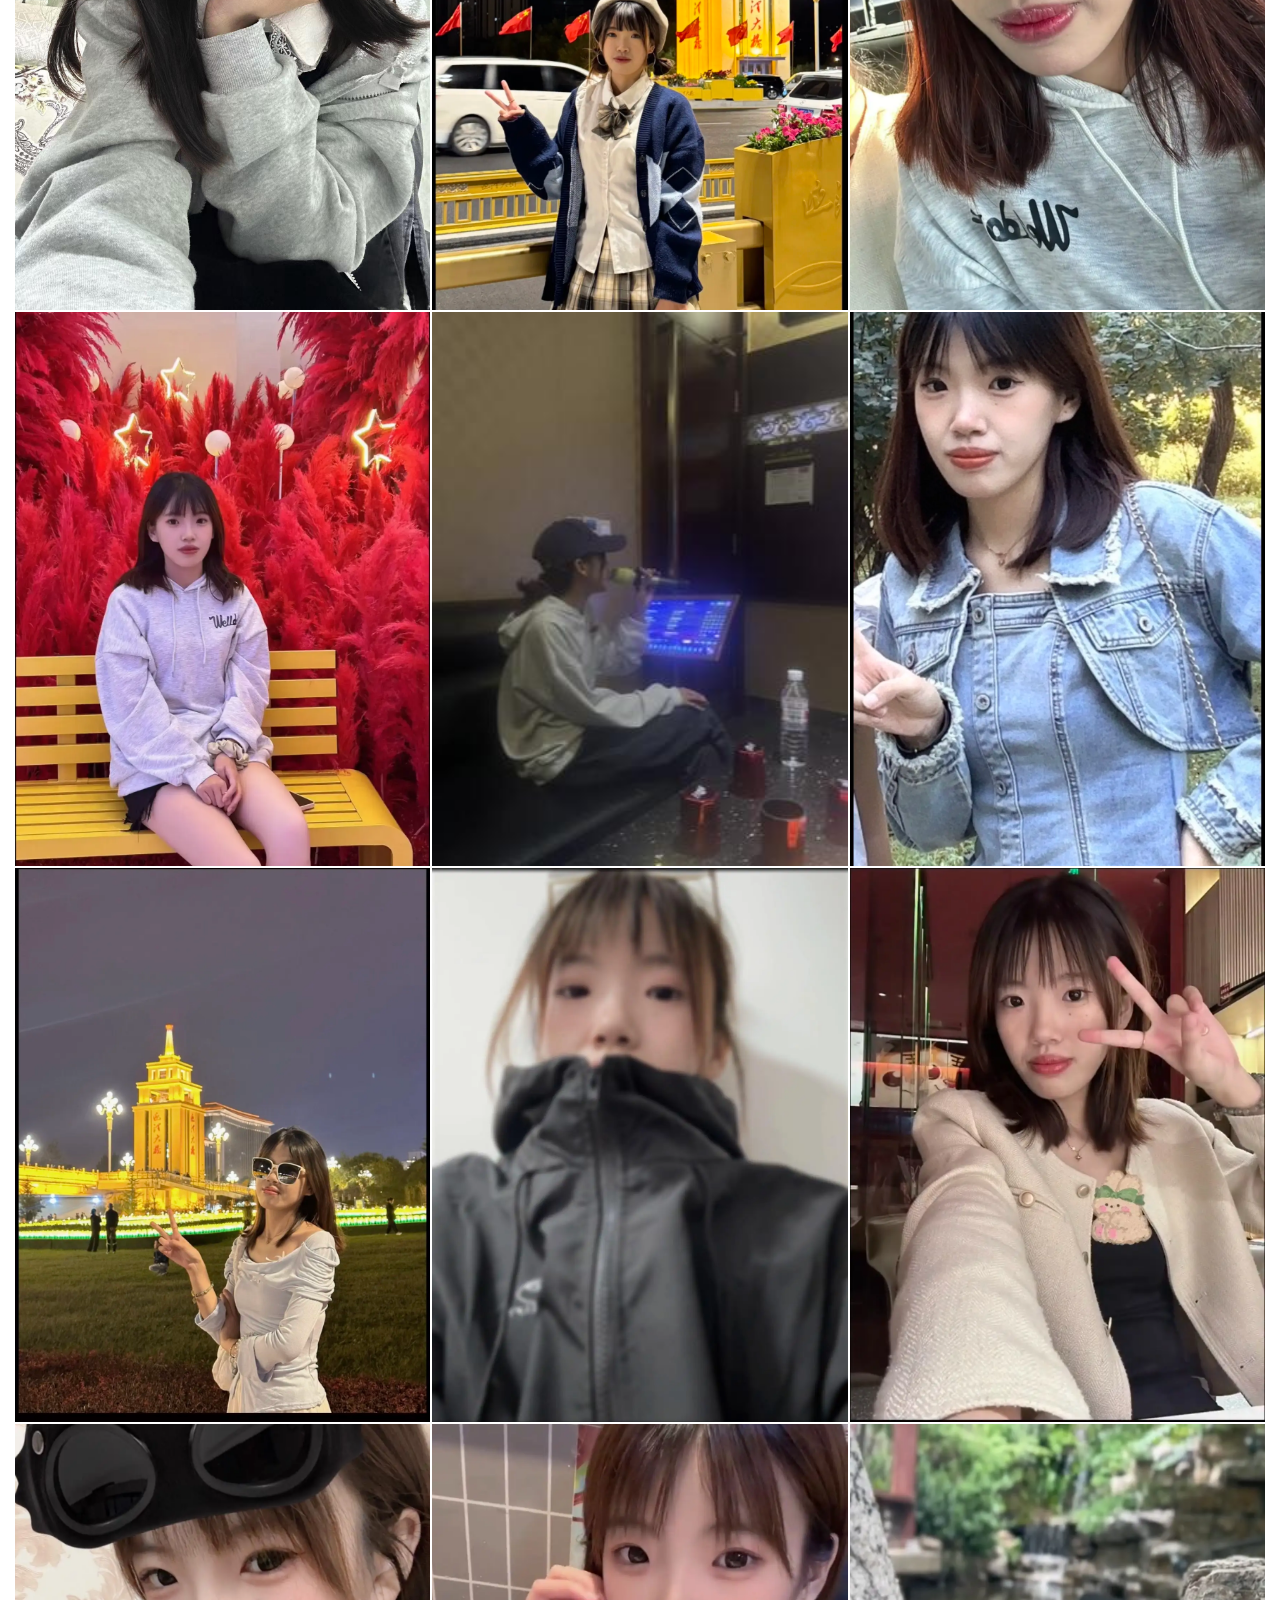
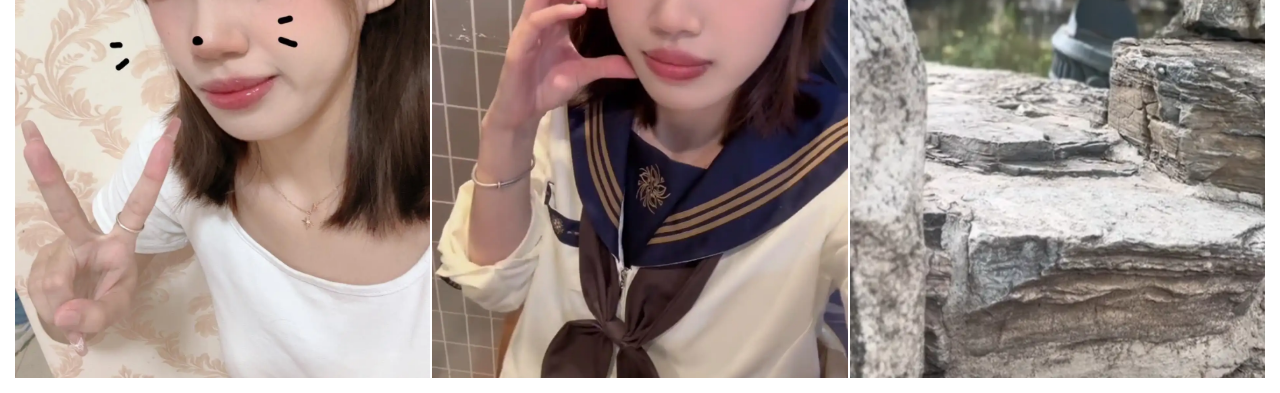
==== commit 013c9c0f: "Add files via upload" ====
--- a/index.html
+++ b/index.html
@@ -1,485 +1,471 @@
-<!DOCTYPE html><html lang="zh-CN">
-<head>
-    <meta charset="UTF-8">
-    <meta name="viewport" content="width=device-width, initial-scale=1.0, maximum-scale=1.0, user-scalable=no">
-    <title>小明同学</title>
-    <style>
-        * {
-            margin: 0;
-            padding: 0;
-            box-sizing: border-box;}
-
-    body {
-    overflow-y: auto; /* 允许垂直滚动 */
-    font-family: Arial, sans-serif;
-    background: #FFFFFF;
-    min-height: 100vh; /* 确保内容不足时也能撑满屏幕 */
-    }
-
-    /* 主页样式 */
-    .profile {
-        position: relative;
-        color: black;
-        padding: 15px;
-        touch-action: pan-y; /* 允许垂直滑动 */
-    }
-
-    .avatar {
-        width: 80px;
-        height: 80px;
-        border-radius: 50%;
-        margin-bottom: 10px;
-    }
-
-    .stats {
-        font-size: 14px;
-        margin: 10px 0;
-    }
-    
-    .music-control {
-    background: none;
-    border: none;
-    width: 90vw;
-    height: 50px;
-    cursor: pointer;
-    display: block;
-    margin: 0 auto; /* 水平居中 */
+<!DOCTYPE html>  <html lang="zh-CN">  
+<head>  
+    <meta charset="UTF-8">  
+    <meta name="viewport" content="width=device-width, initial-scale=1.0, maximum-scale=1.0, user-scalable=no">  
+    <title>小明同学</title>  
+    <style>  
+        * {  
+            margin: 0;  
+            padding: 0;  
+            box-sizing: border-box;  }  
+
+    body {  
+    overflow-y: auto; /* 允许垂直滚动 */  
+    font-family: Arial, sans-serif;  
+    background: #FFFFFF;  
+    min-height: 100vh; /* 确保内容不足时也能撑满屏幕 */  
+    }  
+
+    /* 主页样式 */  
+    .profile {  
+        position: relative;  
+        color: black;  
+        padding: 15px;  
+        touch-action: pan-y; /* 允许垂直滑动 */  
+    }  
+
+    .avatar {  
+        width: 80px;  
+        height: 80px;  
+        border-radius: 50%;  
+        margin-bottom: 10px;  
+    }  
+
+    .stats {  
+        font-size: 14px;  
+        margin: 10px 0;  
+    }  
+      
+    .music-control {  
+    background: none;  
+    border: none;  
+    width: 90vw;  
+    height: 50px;  
+    cursor: pointer;  
+    display: block;  
+    margin: 0 auto; /* 水平居中 */  
+}  
+
+.music-control:hover {  
+    transform: scale(1);  
+}  
+.music-control img {  
+    width: 100%;  /* 让图片宽度填充整个 .music-control */  
+    height: auto; /* 保持图片比例 */  
+    display: block; /* 避免默认的行内空隙 */  
+    }  
+
+.stats {  
+    position: relative; /* 确保音乐按钮能放在该位置 */  
+}  
+
+    .grid {  
+        display: grid;  
+        grid-template-columns: repeat(3, 1fr);  
+        gap: 2px;  
+    }  
+    .grid img {  
+width: 100%;  
+height: 100%;  
+object-fit: cover; /* 裁剪填充，不变形 */  
+  display: block;  /* 去掉默认的 img 间隙 */
+
 }
 
-.music-control:hover {
-    transform: scale(1);
+.thumbnail {  
+        aspect-ratio: 3/4;  
+        background: #FFFFFF;  
+        position: relative;  
+    }  
+
+    /* 文件夹样式 */  
+    .folder-container {  
+        position: fixed;  
+        top: 0;  
+        left: 0;  
+        width: 100vw;  
+        height: 100vh;  
+        display: none;  
+        background: #000; /* 新增黑色背景 */  
+        z-index: 1000; /* 确保在最上层 */  
+    }  
+
+    .folder {  
+        width: 100%;  
+        height: 100%;  
+        position: relative;  
+    }  
+
+    .carousel {  
+        display: flex;  
+        transition: transform 0.3s;  
+    }  
+
+    .media-item {  
+        flex: 0 0 100%;  
+        height: 100vh;  
+        display: flex;  
+        align-items: center;  
+        justify-content: center;  
+    }  
+
+    video, img {  
+        max-width: 100%;  
+        max-height: 100%;  
+        object-fit: contain;  
+    }  
+
+    .date {  
+        position: absolute;  
+        bottom: 20px;  
+        left: 20px;  
+        color: white;  
+        font-size: 14px;  
+        z-index: 1001;  
+    }  
+
+    .close-btn {  
+position: absolute;  
+top: 30px;  
+right: 40px;  
+width: 60px;    
+height: 60px;  
+background-image: url('241226-t.jpg');   
+background-size: cover;  
+background-repeat: no-repeat;  
+text-indent: -9999px;   
+border: none;  
+cursor: pointer;  
+z-index: 1001;  
+border-radius: 50%; /* 添加这一行，使按钮呈圆形 */
+
 }
-.music-control img {
-    width: 100%;  /* 让图片宽度填充整个 .music-control */
-    height: auto; /* 保持图片比例 */
-    display: block; /* 避免默认的行内空隙 */
-    }
-
-.stats {
-    position: relative; /* 确保音乐按钮能放在该位置 */
-}
-
-    .grid {
-        display: grid;
-        grid-template-columns: repeat(3, 1fr);
-        gap: 2px;
-    }
-    .grid img {
-width: 100%;
-height: 100%;
-object-fit: cover; /* 裁剪填充，不变形 */
-  display: block;  /* 去掉默认的 img 间隙 */
-
-}
-
-.thumbnail {
-        aspect-ratio: 3/4;
-        background: #FFFFFF;
-        position: relative;
-    }
-
-    /* 文件夹样式 */
-    .folder-container {
-        position: fixed;
-        top: 0;
-        left: 0;
-        width: 100vw;
-        height: 100vh;
-        display: none;
-        background: #000; /* 新增黑色背景 */
-        z-index: 1000; /* 确保在最上层 */
-    }
-
-    .folder {
-        width: 100%;
-        height: 100%;
-        position: relative;
-    }
-
-    .carousel {
-        display: flex;
-        transition: transform 0.3s;
-    }
-
-    .media-item {
-        flex: 0 0 100%;
-        height: 100vh;
-        display: flex;
-        align-items: center;
-        justify-content: center;
-    }
-
-    video, img {
-        max-width: 100%;
-        max-height: 100%;
-        object-fit: contain;
-    }
-
-    .date {
-        position: absolute;
-        bottom: 20px;
-        left: 20px;
-        color: white;
-        font-size: 14px;
-        z-index: 1001;
-    }
-
-    .close-btn {
-position: absolute;
-top: 30px;
-right: 40px;
-width: 60px;  
-height: 60px;
-background-image: url('https://cdn.jsdelivr.net/gh/csyan03/1@main/241226-t.jpg'); 
-background-size: cover;
-background-repeat: no-repeat;
-text-indent: -9999px; 
-border: none;
-cursor: pointer;
-z-index: 1001;
-border-radius: 50%; /* 添加这一行，使按钮呈圆形 */
-
-}
 
 </style>
 
-</head>
-<body>
-    <!-- 主页内容 -->
-    <div class="profile">
-        <img src="https://cdn.jsdelivr.net/gh/csyan03/1@main/241226-t.jpg" class="avatar" alt="头像">
-        <h1>小明同学</h1>
-        <div class="stats">
-            <span>出生</span>
-            <span>皇帝</span>
-            <br>
-            <button class="music-control" id="musicBtn">
-            <img src="https://cdn.jsdelivr.net/gh/csyan03/1@main/gz.png" alt="Play Music" id="playIcon" width="50" height="50">
-        </button>
-        </div>
-        <audio id="bgMusic" loop>
-        <source src="https://cdn.jsdelivr.net/gh/csyan03/1@main/xht.mp3" type="audio/mpeg">
-        您的浏览器不支持音频播放。
-    </audio> <div class="grid">
-            <!-- 缩略图 -->
-            <div class="thumbnail" data-folder="1">
-                <img src="https://cdn.jsdelivr.net/gh/csyan03/1@main/250115-0.webp" class="thumb" alt="缩略图">
-            </div>
-            <div class="thumbnail" data-folder="2">
-                <img src="https://cdn.jsdelivr.net/gh/csyan03/1@main/250101-0.webp" class="thumb" alt="缩略图">
-            </div>
-            <div class="thumbnail" data-folder="3">
-                <img src="https://cdn.jsdelivr.net/gh/csyan03/1@main/241215-0.webp" class="thumb" alt="缩略图">
-            </div>
-            <div class="thumbnail" data-folder="4">
-                <img src="https://cdn.jsdelivr.net/gh/csyan03/1@main/241128-0.webp" class="thumb" alt="缩略图">
-            </div>
-            <div class="thumbnail" data-folder="5">
-                <img src="https://cdn.jsdelivr.net/gh/csyan03/1@main/241123-0.webp" class="thumb" alt="缩略图">
-            </div>
-            <div class="thumbnail" data-folder="6">
-                <img src="https://cdn.jsdelivr.net/gh/csyan03/1@main/241116-0.webp" class="thumb" alt="缩略图">
-            </div>
-            <div class="thumbnail" data-folder="7">
-                <img src="https://cdn.jsdelivr.net/gh/csyan03/1@main/241102-0.webp" class="thumb" alt="缩略图">
-            </div>
-            <div class="thumbnail" data-folder="8">
-                <img src="https://cdn.jsdelivr.net/gh/csyan03/1@main/241010-1-0.webp" class="thumb" alt="缩略图">
-            </div>
-            <div class="thumbnail" data-folder="9">
-                <img src="https://cdn.jsdelivr.net/gh/csyan03/1@main/241005-0.webp" class="thumb" alt="缩略图">
-            </div>
-            <div class="thumbnail" data-folder="10">
-                <img src="https://cdn.jsdelivr.net/gh/csyan03/1@main/241001-0.webp" class="thumb" alt="缩略图">
-            </div>
-            <div class="thumbnail" data-folder="11">
-                <img src="https://cdn.jsdelivr.net/gh/csyan03/1@main/240930-0.webp" class="thumb" alt="缩略图">
-            </div>
-            <div class="thumbnail" data-folder="12">
-                <img src="https://cdn.jsdelivr.net/gh/csyan03/1@main/240923-1-0.webp" class="thumb" alt="缩略图">
-            </div>
-            <div class="thumbnail" data-folder="13">
-                <img src="https://cdn.jsdelivr.net/gh/csyan03/1@main/240915-0.webp" class="thumb" alt="缩略图">
-            </div>
-            <div class="thumbnail" data-folder="14">
-                <img src="https://cdn.jsdelivr.net/gh/csyan03/1@main/240910-0.webp" class="thumb" alt="缩略图">
-            </div>
-            <div class="thumbnail" data-folder="15">
-                <img src="https://cdn.jsdelivr.net/gh/csyan03/1@main/240904-0.webp" class="thumb" alt="缩略图">
-            </div>
-            <div class="thumbnail" data-folder="16">
-                <img src="https://cdn.jsdelivr.net/gh/csyan03/1@main/240826-0.webp" class="thumb" alt="缩略图">
-            </div>
-            <div class="thumbnail" data-folder="17">
-                <img src="https://cdn.jsdelivr.net/gh/csyan03/1@main/240624-0.webp" class="thumb" alt="缩略图">
-            </div>
-            <div class="thumbnail" data-folder="18">
-                <img src="https://cdn.jsdelivr.net/gh/csyan03/1@main/240529-0.webp" class="thumb" alt="缩略图">
-            </div>
-        </div>
-    </div>
-
-<!-- 文件夹模板 -->
-<template id="folderTemplate">
-    <div class="folder-container">
-        <div class="folder">
-            <div class="carousel"></div>
-            <div class="date"></div>
-            <audio class="bgm"></audio>
-            <div class="close-btn">close</div>
-        </div>
-    </div>
+</head>  
+<body>  
+    <!-- 主页内容 -->  
+    <div class="profile">  
+        <img src="241226-t.jpg" class="avatar" alt="头像">  
+        <h1>小明同学</h1>  
+        <div class="stats">  
+            <span>出生</span>  
+            <span>皇帝</span>  
+            <br>  
+            <button class="music-control" id="musicBtn">  
+            <img src="gz.png" alt="Play Music" id="playIcon" width="50" height="50">  
+        </button>  
+        </div>  
+        <audio id="bgMusic" loop>  
+        <source src="xht.mp3" type="audio/mpeg">  
+        您的浏览器不支持音频播放。  
+    </audio>  <div class="grid">  
+        <div class="thumbnail" data-folder="1">  
+            <img src="250115-0.webp" class="thumb" alt="缩略图">  
+        </div>  
+        <div class="thumbnail" data-folder="2">  
+            <img src="250101-0.webp" class="thumb" alt="缩略图">  
+        </div>  
+        <div class="thumbnail" data-folder="3">  
+            <img src="241215-0.webp" class="thumb" alt="缩略图">  
+        </div>  
+        <div class="thumbnail" data-folder="4">  
+            <img src="241128-0.webp" class="thumb" alt="缩略图">  
+        </div>  
+        <div class="thumbnail" data-folder="5">  
+            <img src="241123-0.webp" class="thumb" alt="缩略图">  
+        </div>  
+        <div class="thumbnail" data-folder="6">  
+            <img src="241116-0.webp" class="thumb" alt="缩略图">  
+        </div>  
+        <div class="thumbnail" data-folder="7">  
+            <img src="241102-0.webp" class="thumb" alt="缩略图">  
+        </div>  
+        <div class="thumbnail" data-folder="8">  
+            <img src="241010-1-0.webp" class="thumb" alt="缩略图">  
+        </div>  
+        <div class="thumbnail" data-folder="9">  
+            <img src="241005-0.webp" class="thumb" alt="缩略图">  
+        </div>  
+        <div class="thumbnail" data-folder="10">  
+            <img src="241001-0.webp" class="thumb" alt="缩略图">  
+        </div>  
+        <div class="thumbnail" data-folder="11">  
+            <img src="240930-0.webp" class="thumb" alt="缩略图">  
+        </div>  
+        <div class="thumbnail" data-folder="12">  
+            <img src="240923-1-0.webp" class="thumb" alt="缩略图">  
+        </div>  
+        <div class="thumbnail" data-folder="13">  
+            <img src="240915-0.webp" class="thumb" alt="缩略图">  
+        </div>  
+        <div class="thumbnail" data-folder="14">  
+            <img src="240910-0.webp" class="thumb" alt="缩略图">  
+        </div>  
+        <div class="thumbnail" data-folder="15">  
+            <img src="240904-0.webp" class="thumb" alt="缩略图">  
+        </div>  
+        <div class="thumbnail" data-folder="16">  
+            <img src="240826-0.webp" class="thumb" alt="缩略图">  
+        </div>  
+        <div class="thumbnail" data-folder="17">  
+            <img src="240624-0.webp" class="thumb" alt="缩略图">  
+        </div>  
+        <div class="thumbnail" data-folder="18">  
+            <img src="240529-0.webp" class="thumb" alt="缩略图">  
+        </div>  
+    </div>  
+</div>  
+
+<!-- 文件夹模板 -->  
+<template id="folderTemplate">  
+    <div class="folder-container">  
+        <div class="folder">  
+            <div class="carousel"></div>  
+            <div class="date"></div>  
+            <audio class="bgm"></audio>  
+            <div class="close-btn">close</div>  
+        </div>  
+    </div>  
 </template>
 
-<script>
-const basePath = "https://cdn.jsdelivr.net/gh/csyan03/1@main/";
-
-const foldersData = {
-    1: {
-        bgm: "250115.mp3",
-        media: ["250115-1.mp4", "250115-2.mp4"]
-    },
-    2: {
-        bgm: "250101.mp3",
-        media: ["250101-1.mp4", "250101-2.mp4", "250101-3.mp4", "250101-4.mp4"]
-    },
-    3: {
-        bgm: "241215.mp3",
-        media: ["241215-1.mp4", "241215-2.mp4", "241215-3.mp4", "241215-4.webp"]
-    },
-    4: {
-        bgm: "241128.mp3",
-        media: ["241128-1.png"]
-    },
-    5: {
-        bgm: "241123.mp3",
-        media: ["241123-1.mp4", "241123-2.mp4", "241123-3.png"]
-    },
-    6: {
-        bgm: "241116.mp3",
-        media: ["241116-1.mp4"]
-    },
-    7: {
-        bgm: "241102.mp3",
-        media: ["241102-1.jpeg", "241102-2.jpeg", "241102-3.jpeg"]
-    },
-    8: {
-        bgm: "241010.mp3",
-        media: ["241010-1-0.webp", "241010-2.webp"]
-    },
-    9: {
-        bgm: "241005.mp3",
-        media: ["241005-1.mp4"]
-    },
-    10: {
-        bgm: "241001.mp3",
-        media: ["241001-1.webp","241001-2.webp","241001-3.webp","241001-4.webp","241001-5.webp"]
-    },
-    11: {
-        bgm: "240930.mp3",
-        media: ["240930-1.mp4"]
-    },
-    12: {
-        bgm: "240923.mp3",
-        media: ["240923-1-0.webp"]
-    },
-    13: {
-        bgm: "240915.mp3",
-        media: ["240915-1.webp", "240915-2.webp"]
-    },
-    14: {
-        bgm: "240910.mp3",
-        media: ["240910-1.jpg", "240910-2.jpg"]
-    },
-    15: {
-        bgm: "240904.mp3",
-        media: ["240904-1.mp4"]
-    },
-    16: {
-        bgm: "240826.mp3",
-        media: ["240826-1.jpg"]
-    },
-    17: {
-        bgm: "240624.mp3",
-        media: ["240624-1.mp4"]
-    },
-    18: {
-        bgm: "240529.mp3",
-        media: ["240529-1.mp4"]
-    }
-    
-};
-
-let currentFolder = null;
-let startX, startY;
-let currentIndex = 0;
-
-// 初始化缩略图
-document.querySelectorAll('.thumbnail').forEach((thumb, index) => {
-    const folderData = foldersData[index+1];
-    if(folderData) {
-        const firstMedia = folderData.media[0];
-        thumb.style.backgroundImage = `url('${getThumbnail(firstMedia)}')`;
-        thumb.style.backgroundSize = 'cover';
-    }
-});
-
-// 点击缩略图打开文件夹
-document.querySelectorAll('.thumbnail').forEach(thumb => {
-    thumb.addEventListener('click', () => {
-        const folderId = thumb.dataset.folder;
-        openFolder(folderId);
-    });
-});
-
-// 给每个文件路径添加前缀
-Object.keys(foldersData).forEach(folderId => {
-    const folder = foldersData[folderId];
-    folder.bgm = basePath + folder.bgm;
-    folder.media = folder.media.map(file => basePath + file);
-});
-
-console.log(foldersData);
-
-     // 新增背景音乐控制逻辑
-        const musicBtn = document.getElementById('musicBtn');
-        const bgMusic = document.getElementById('bgMusic');
-        const playIcon = document.getElementById('playIcon');
-
-        // 初始化音乐状态
-        let isMusicPlaying = false;
-
-        // 点击按钮控制音乐播放/暂停
-        musicBtn.addEventListener('click', () => {
-            if (isMusicPlaying) {
-                bgMusic.pause();
-                playIcon.src = 'gz.png';  // 切换为播放图标
-            } else {
-                bgMusic.play();
-                playIcon.src = 'ygz.png';  // 切换为暂停图标
-            }
-            isMusicPlaying = !isMusicPlaying;
-        });
-
-        // 自动播放音乐（需用户交互后触发）
-        document.addEventListener('pointerdown', () => {
-    if (!isMusicPlaying) {
-        bgMusic.play().then(() => {
-            playIcon.src = 'ygz.png';
-            isMusicPlaying = true;
-        }).catch(err => {
-            console.warn('音乐播放失败:', err);
-        });
-        playIcon.src = 'https://cdn.jsdelivr.net/gh/csyan03/1@main/gz.png';
-    }
-}, { once: true });
-
-function openFolder(folderId) {
-    const data = foldersData[folderId];
-    const template = document.getElementById('folderTemplate');
-    const clone = template.content.cloneNode(true);
-    const container = clone.querySelector('.folder-container');
-
-    // 设置背景音乐
-    const bgm = container.querySelector('.bgm');
-    bgm.src = `https://cdn.jsdelivr.net/gh/csyan03/1@main/${data.bgm}`;
-    bgm.loop = true;
-
-    // 设置日期
-    const dateStr = data.bgm.replace(/(\d{4})(\d{2})(\d{2}).*/, '$1年$2月$3日');
-    container.querySelector('.date').textContent = dateStr;
-
-    // 添加媒体内容
-    const carousel = container.querySelector('.carousel');
-    data.media.forEach(file => {
-        file = `https://cdn.jsdelivr.net/gh/csyan03/1@main/${file}`;
-        const item = document.createElement('div');
-        item.className = 'media-item';
-        if (file.endsWith('.mp4')) {
-            const video = document.createElement('video');
-            video.loop = true;
-            video.innerHTML = `<source src="${file}" type="video/mp4">`;
-            video.addEventListener('loadeddata', () => {
-                video.volume = 1;
-                if (currentIndex === 0) video.play();
-            });
-            item.appendChild(video);
-        } else {
-            const img = document.createElement('img');
-            img.src = file;
-            item.appendChild(img);
-        }
-        carousel.appendChild(item);
-    });
-
-    // 添加到页面并显示
-    document.body.appendChild(clone);
-    container.style.display = 'block';
-    currentFolder = container;
-    bgm.play();
-
-    // 初始化滑动事件
-    initSwipe(container);
-}
-
-function initSwipe(container) {
-    let startX = 0;
-    let isSwiping = false;
-
-    container.addEventListener('touchstart', e => {
-        startX = e.touches[0].clientX;
-        isSwiping = true;
-    });
-
-    container.addEventListener('touchmove', e => {
-        if(!isSwiping) return;
-        const deltaX = e.touches[0].clientX - startX;
-        container.querySelector('.carousel').style.transform = `translateX(${-currentIndex * 100 + deltaX/window.innerWidth*100}%)`;
-    });
-
-    container.addEventListener('touchend', e => {
-        if(!isSwiping) return;
-        isSwiping = false;
-        
-        const deltaX = e.changedTouches[0].clientX - startX;
-        if(Math.abs(deltaX) > 50) {
-            if(deltaX > 0 && currentIndex > 0) {
-                currentIndex--;
-            } else if(deltaX < 0 && currentIndex < container.querySelectorAll('.media-item').length - 1) {
-                currentIndex++;
-            }
-        }
-        container.querySelector('.carousel').style.transform = `translateX(${-currentIndex * 100}%)`;
-        playCurrentMedia();
-    });
-
-    // 关闭按钮
-    container.querySelector('.close-btn').addEventListener('click', () => {
-        closeFolder();
-    });
-}
-
-function playCurrentMedia() {
-    const currentItem = currentFolder.querySelectorAll('.media-item')[currentIndex];
-    const video = currentItem.querySelector('video');
-    if(video) {
-        video.currentTime = 0;
-        video.play();
-    }
-}
-
-function closeFolder() {
-    currentFolder.remove();
-    currentFolder = null;
-    currentIndex = 0;
-}
-
-function getThumbnail(file) {
-    file = `https://cdn.jsdelivr.net/gh/csyan03/1@main/${file}`;
-    if (file.endsWith('.mp4')) {
-        return file.replace('.mp4', '-0.webp');
-    }
-    return file;
-}
-</script></body>
-</html>
+<script>  
+const foldersData = {  
+    1: {  
+        bgm: "250115.mp3",  
+        media: ["250115-1.mp4", "250115-2.mp4"]  
+    },  
+    2: {  
+        bgm: "250101.mp3",  
+        media: ["250101-1.mp4", "250101-2.mp4", "250101-3.mp4", "250101-4.mp4"]  
+    },  
+    3: {  
+        bgm: "241215.mp3",  
+        media: ["241215-1.mp4", "241215-2.mp4", "241215-3.mp4", "241215-4.webp"]  
+    },  
+    4: {  
+        bgm: "241128.mp3",  
+        media: ["241128-1.png"]  
+    },  
+    5: {  
+        bgm: "241123.mp3",  
+        media: ["241123-1.mp4", "241123-2.mp4", "241123-3.png"]  
+    },  
+    6: {  
+        bgm: "241116.mp3",  
+        media: ["241116-1.mp4"]  
+    },  
+    7: {  
+        bgm: "241102.mp3",  
+        media: ["241102-1.jpeg", "241102-2.jpeg", "241102-3.jpeg"]  
+    },  
+    8: {  
+        bgm: "241010.mp3",  
+        media: ["241010-1-0.webp", "241010-2.webp"]  
+    },  
+    9: {  
+        bgm: "241005.mp3",  
+        media: ["241005-1.mp4"]  
+    },  
+    10: {  
+        bgm: "241001.mp3",  
+        media: ["241001-1.webp","241001-2.webp","241001-3.webp","241001-4.webp","241001-5.webp"]  
+    },  
+    11: {  
+        bgm: "240930.mp3",  
+        media: ["240930-1.mp4"]  
+    },  
+    12: {  
+        bgm: "240923.mp3",  
+        media: ["240923-1-0.webp"]  
+    },  
+    13: {  
+        bgm: "240915.mp3",  
+        media: ["240915-1.webp", "240915-2.webp"]  
+    },  
+    14: {  
+        bgm: "240910.mp3",  
+        media: ["240910-1.jpg", "240910-2.jpg"]  
+    },  
+    15: {  
+        bgm: "240904.mp3",  
+        media: ["240904-1.mp4"]  
+    },  
+    16: {  
+        bgm: "240826.mp3",  
+        media: ["240826-1.jpg"]  
+    },  
+    17: {  
+        bgm: "240624.mp3",  
+        media: ["240624-1.mp4"]  
+    },  
+    18: {  
+        bgm: "240529.mp3",  
+        media: ["240529-1.mp4"]  
+    }  
+      
+};  
+  
+let currentFolder = null;  
+let startX, startY;  
+let currentIndex = 0;  
+  
+// 初始化缩略图  
+document.querySelectorAll('.thumbnail').forEach((thumb, index) => {  
+    const folderData = foldersData[index+1];  
+    if(folderData) {  
+        const firstMedia = folderData.media[0];  
+        thumb.style.backgroundImage = `url('${getThumbnail(firstMedia)}')`;  
+        thumb.style.backgroundSize = 'cover';  
+    }  
+});  
+  
+// 点击缩略图打开文件夹  
+document.querySelectorAll('.thumbnail').forEach(thumb => {  
+    thumb.addEventListener('click', () => {  
+        const folderId = thumb.dataset.folder;  
+        openFolder(folderId);  
+    });  
+});  
+  
+     // 新增背景音乐控制逻辑  
+        const musicBtn = document.getElementById('musicBtn');  
+        const bgMusic = document.getElementById('bgMusic');  
+        const playIcon = document.getElementById('playIcon');  
+  
+        // 初始化音乐状态  
+        let isMusicPlaying = false;  
+  
+        // 点击按钮控制音乐播放/暂停  
+        musicBtn.addEventListener('click', () => {  
+            if (isMusicPlaying) {  
+                bgMusic.pause();  
+                playIcon.src = 'gz.png';  // 切换为播放图标  
+            } else {  
+                bgMusic.play();  
+                playIcon.src = 'ygz.png';  // 切换为暂停图标  
+            }  
+            isMusicPlaying = !isMusicPlaying;  
+        });  
+  
+        // 自动播放音乐（需用户交互后触发）  
+        document.addEventListener('pointerdown', () => {  
+    if (!isMusicPlaying) {  
+        bgMusic.play().then(() => {  
+            playIcon.src = 'ygz.png';  
+            isMusicPlaying = true;  
+        }).catch(err => {  
+            console.warn('音乐播放失败:', err);  
+        });  
+    }  
+}, { once: true });  
+  
+function openFolder(folderId) {  
+    const data = foldersData[folderId];  
+    const template = document.getElementById('folderTemplate');  
+    const clone = template.content.cloneNode(true);  
+    const container = clone.querySelector('.folder-container');  
+      
+    // 设置背景音乐  
+    const bgm = container.querySelector('.bgm');  
+    bgm.src = data.bgm;  
+    bgm.loop = true;  
+  
+    // 设置日期  
+    const dateStr = data.bgm.replace(/(\d{4})(\d{2})(\d{2}).*/, '$1年$2月$3日');  
+    container.querySelector('.date').textContent = dateStr;  
+  
+    // 添加媒体内容  
+    const carousel = container.querySelector('.carousel');  
+    data.media.forEach(file => {  
+        const item = document.createElement('div');  
+        item.className = 'media-item';  
+        if(file.endsWith('.mp4')) {  
+            const video = document.createElement('video');  
+            video.loop = true;  
+            video.innerHTML = `<source src="${file}" type="video/mp4">`;  
+            video.addEventListener('loadeddata', () => {  
+                video.volume = 1;  
+                if(currentIndex === 0) video.play();  
+            });  
+            item.appendChild(video);  
+        } else {  
+            const img = document.createElement('img');  
+            img.src = file;  
+            item.appendChild(img);  
+        }  
+        carousel.appendChild(item);  
+    });  
+  
+    // 添加到页面并显示  
+    document.body.appendChild(clone);  
+    container.style.display = 'block';  
+    currentFolder = container;  
+    bgm.play();  
+  
+    // 初始化滑动事件  
+    initSwipe(container);  
+}  
+  
+function initSwipe(container) {  
+    let startX = 0;  
+    let isSwiping = false;  
+  
+    container.addEventListener('touchstart', e => {  
+        startX = e.touches[0].clientX;  
+        isSwiping = true;  
+    });  
+  
+    container.addEventListener('touchmove', e => {  
+        if(!isSwiping) return;  
+        const deltaX = e.touches[0].clientX - startX;  
+        container.querySelector('.carousel').style.transform = `translateX(${-currentIndex * 100 + deltaX/window.innerWidth*100}%)`;  
+    });  
+  
+    container.addEventListener('touchend', e => {  
+        if(!isSwiping) return;  
+        isSwiping = false;  
+          
+        const deltaX = e.changedTouches[0].clientX - startX;  
+        if(Math.abs(deltaX) > 50) {  
+            if(deltaX > 0 && currentIndex > 0) {  
+                currentIndex--;  
+            } else if(deltaX < 0 && currentIndex < container.querySelectorAll('.media-item').length - 1) {  
+                currentIndex++;  
+            }  
+        }  
+        container.querySelector('.carousel').style.transform = `translateX(${-currentIndex * 100}%)`;  
+        playCurrentMedia();  
+    });  
+  
+    // 关闭按钮  
+    container.querySelector('.close-btn').addEventListener('click', () => {  
+        closeFolder();  
+    });  
+}  
+  
+function playCurrentMedia() {  
+    const currentItem = currentFolder.querySelectorAll('.media-item')[currentIndex];  
+    const video = currentItem.querySelector('video');  
+    if(video) {  
+        video.currentTime = 0;  
+        video.play();  
+    }  
+}  
+  
+function closeFolder() {  
+    currentFolder.remove();  
+    currentFolder = null;  
+    currentIndex = 0;  
+}  
+  
+function getThumbnail(file) {  
+    if(file.endsWith('.mp4')) {  
+        return file.replace('.mp4', '-0.webp');  
+    }  
+    return file;  
+}  
+</script>
+  </body>  
+</html>  